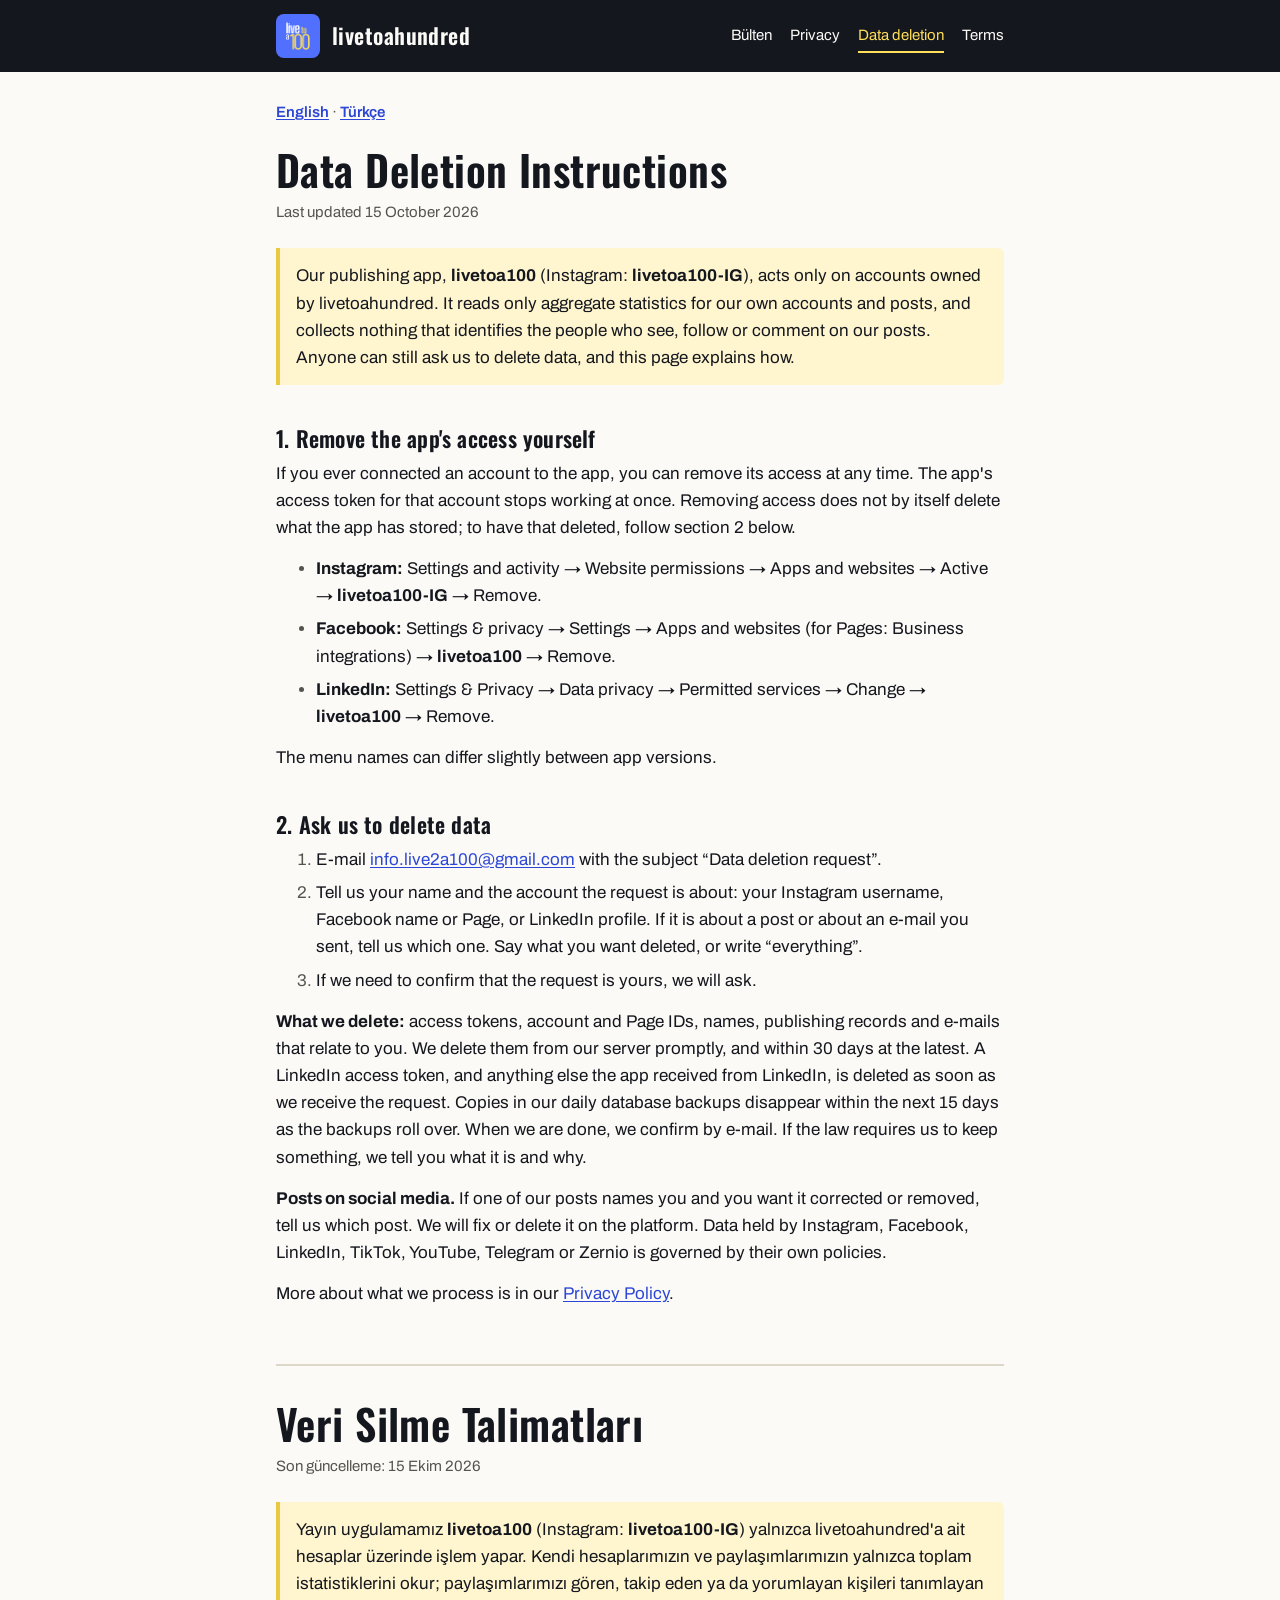
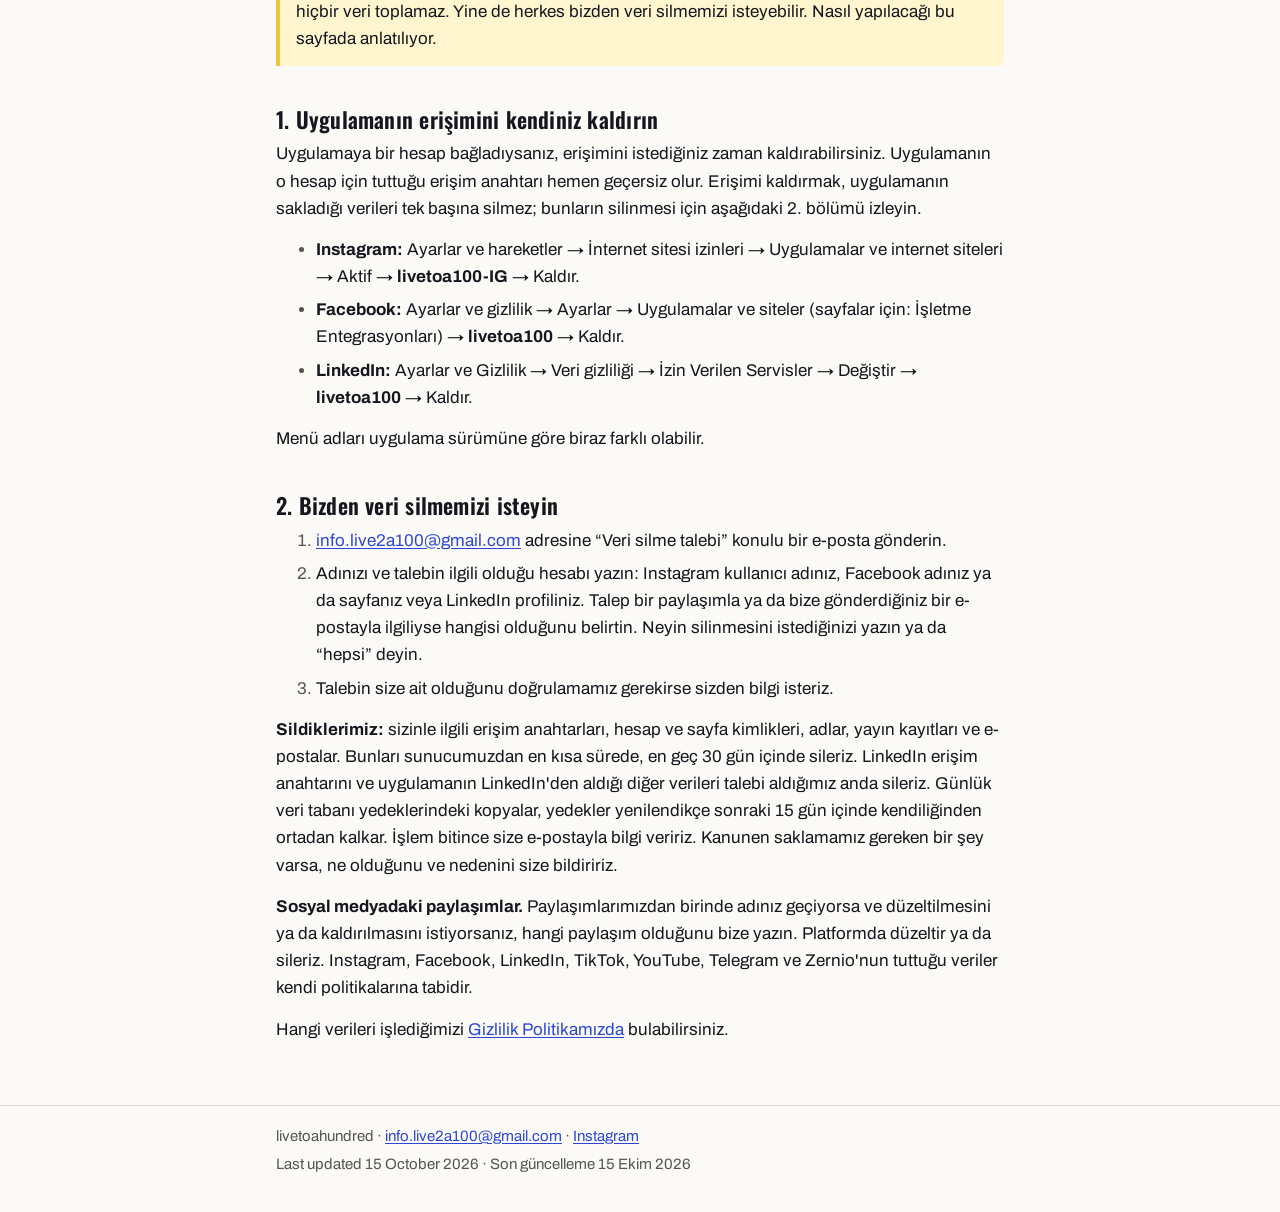
==== data-deletion/index.html @ c6b13ffd "publish: initial copy of the built site" ====
<!doctype html>
<html lang="en">
<head>
<meta charset="utf-8">
<meta name="viewport" content="width=device-width, initial-scale=1">
<title>Data Deletion · livetoahundred</title>
<meta name="description" content="How to ask livetoahundred to delete data, and how to remove the app's access.">
<meta name="color-scheme" content="light dark">
<link rel="icon" type="image/png" sizes="32x32" href="../assets/favicon-32.png">
<link rel="apple-touch-icon" href="../assets/apple-touch-icon.png">
<link rel="stylesheet" href="../assets/style.css">
</head>
<body>
<header class="site">
  <div class="inner">
    <a class="brand" href="../"><img src="../assets/logo-192.png" alt="" width="44" height="44"><span>livetoahundred</span></a>
    <nav aria-label="Site"><a href="../newsletter/">Bülten</a> <a href="../privacy/">Privacy</a> <a href="../data-deletion/" aria-current="page">Data deletion</a> <a href="../terms/">Terms</a></nav>
  </div>
</header>
<main>
<p class="lang"><a href="#en">English</a> · <a href="#tr">Türkçe</a></p>

<article id="en" lang="en">
<h1>Data Deletion Instructions</h1>
<p class="updated">Last updated 15 October 2026</p>

<div class="note">
  <p>Our publishing app, <b>livetoa100</b> (Instagram: <b>livetoa100-IG</b>), acts only on accounts owned by livetoahundred. It reads only aggregate statistics for our own accounts and posts, and collects nothing that identifies the people who see, follow or comment on our posts. Anyone can still ask us to delete data, and this page explains how.</p>
</div>

<h2 id="remove">1. Remove the app's access yourself</h2>
<p>If you ever connected an account to the app, you can remove its access at any time. The app's access token for that account stops working at once. Removing access does not by itself delete what the app has stored; to have that deleted, follow section 2 below.</p>
<ul>
  <li><b>Instagram:</b> Settings and activity → Website permissions → Apps and websites → Active → <b>livetoa100-IG</b> → Remove.</li>
  <li><b>Facebook:</b> Settings &amp; privacy → Settings → Apps and websites (for Pages: Business integrations) → <b>livetoa100</b> → Remove.</li>
  <li><b>LinkedIn:</b> Settings &amp; Privacy → Data privacy → Permitted services → Change → <b>livetoa100</b> → Remove.</li>
</ul>
<p>The menu names can differ slightly between app versions.</p>

<h2 id="request">2. Ask us to delete data</h2>
<ol>
  <li>E-mail <a href="mailto:info.live2a100@gmail.com?subject=Data%20deletion%20request">info.live2a100@gmail.com</a> with the subject “Data deletion request”.</li>
  <li>Tell us your name and the account the request is about: your Instagram username, Facebook name or Page, or LinkedIn profile. If it is about a post or about an e-mail you sent, tell us which one. Say what you want deleted, or write “everything”.</li>
  <li>If we need to confirm that the request is yours, we will ask.</li>
</ol>
<p><b>What we delete:</b> access tokens, account and Page IDs, names, publishing records and e-mails that relate to you. We delete them from our server promptly, and within 30 days at the latest. A LinkedIn access token, and anything else the app received from LinkedIn, is deleted as soon as we receive the request. Copies in our daily database backups disappear within the next 15 days as the backups roll over. When we are done, we confirm by e-mail. If the law requires us to keep something, we tell you what it is and why.</p>
<p><b>Posts on social media.</b> If one of our posts names you and you want it corrected or removed, tell us which post. We will fix or delete it on the platform. Data held by Instagram, Facebook, LinkedIn, TikTok, YouTube, Telegram or Zernio is governed by their own policies.</p>
<p>More about what we process is in our <a href="../privacy/">Privacy Policy</a>.</p>
</article>

<article id="tr" lang="tr">
<h1>Veri Silme Talimatları</h1>
<p class="updated">Son güncelleme: 15 Ekim 2026</p>

<div class="note">
  <p>Yayın uygulamamız <b>livetoa100</b> (Instagram: <b>livetoa100-IG</b>) yalnızca livetoahundred'a ait hesaplar üzerinde işlem yapar. Kendi hesaplarımızın ve paylaşımlarımızın yalnızca toplam istatistiklerini okur; paylaşımlarımızı gören, takip eden ya da yorumlayan kişileri tanımlayan hiçbir veri toplamaz. Yine de herkes bizden veri silmemizi isteyebilir. Nasıl yapılacağı bu sayfada anlatılıyor.</p>
</div>

<h2 id="tr-remove">1. Uygulamanın erişimini kendiniz kaldırın</h2>
<p>Uygulamaya bir hesap bağladıysanız, erişimini istediğiniz zaman kaldırabilirsiniz. Uygulamanın o hesap için tuttuğu erişim anahtarı hemen geçersiz olur. Erişimi kaldırmak, uygulamanın sakladığı verileri tek başına silmez; bunların silinmesi için aşağıdaki 2. bölümü izleyin.</p>
<ul>
  <li><b>Instagram:</b> Ayarlar ve hareketler → İnternet sitesi izinleri → Uygulamalar ve internet siteleri → Aktif → <b>livetoa100-IG</b> → Kaldır.</li>
  <li><b>Facebook:</b> Ayarlar ve gizlilik → Ayarlar → Uygulamalar ve siteler (sayfalar için: İşletme Entegrasyonları) → <b>livetoa100</b> → Kaldır.</li>
  <li><b>LinkedIn:</b> Ayarlar ve Gizlilik → Veri gizliliği → İzin Verilen Servisler → Değiştir → <b>livetoa100</b> → Kaldır.</li>
</ul>
<p>Menü adları uygulama sürümüne göre biraz farklı olabilir.</p>

<h2 id="tr-request">2. Bizden veri silmemizi isteyin</h2>
<ol>
  <li><a href="mailto:info.live2a100@gmail.com?subject=Veri%20silme%20talebi">info.live2a100@gmail.com</a> adresine “Veri silme talebi” konulu bir e-posta gönderin.</li>
  <li>Adınızı ve talebin ilgili olduğu hesabı yazın: Instagram kullanıcı adınız, Facebook adınız ya da sayfanız veya LinkedIn profiliniz. Talep bir paylaşımla ya da bize gönderdiğiniz bir e-postayla ilgiliyse hangisi olduğunu belirtin. Neyin silinmesini istediğinizi yazın ya da “hepsi” deyin.</li>
  <li>Talebin size ait olduğunu doğrulamamız gerekirse sizden bilgi isteriz.</li>
</ol>
<p><b>Sildiklerimiz:</b> sizinle ilgili erişim anahtarları, hesap ve sayfa kimlikleri, adlar, yayın kayıtları ve e-postalar. Bunları sunucumuzdan en kısa sürede, en geç 30 gün içinde sileriz. LinkedIn erişim anahtarını ve uygulamanın LinkedIn'den aldığı diğer verileri talebi aldığımız anda sileriz. Günlük veri tabanı yedeklerindeki kopyalar, yedekler yenilendikçe sonraki 15 gün içinde kendiliğinden ortadan kalkar. İşlem bitince size e-postayla bilgi veririz. Kanunen saklamamız gereken bir şey varsa, ne olduğunu ve nedenini size bildiririz.</p>
<p><b>Sosyal medyadaki paylaşımlar.</b> Paylaşımlarımızdan birinde adınız geçiyorsa ve düzeltilmesini ya da kaldırılmasını istiyorsanız, hangi paylaşım olduğunu bize yazın. Platformda düzeltir ya da sileriz. Instagram, Facebook, LinkedIn, TikTok, YouTube, Telegram ve Zernio'nun tuttuğu veriler kendi politikalarına tabidir.</p>
<p>Hangi verileri işlediğimizi <a href="../privacy/#tr">Gizlilik Politikamızda</a> bulabilirsiniz.</p>
</article>
</main>
<footer>
  <div class="inner">
    <p>livetoahundred · <a href="mailto:info.live2a100@gmail.com">info.live2a100@gmail.com</a> · <a href="https://www.instagram.com/livetoahundred/">Instagram</a></p>
    <p>Last updated 15 October 2026 · Son güncelleme 15 Ekim 2026</p>
  </div>
</footer>
</body>
</html>
---- assets/style.css ----
@font-face{font-family:'Archivo';src:url('fonts/Archivo.woff2') format('woff2');font-weight:100 900;font-style:normal;font-display:swap}
@font-face{font-family:'Oswald';src:url('fonts/Oswald.woff2') format('woff2');font-weight:200 700;font-style:normal;font-display:swap}

:root{
  --bg:#fbfaf6;
  --surface:#ffffff;
  --text:#15171e;
  --muted:#55544d;
  --rule:#dcd7c6;
  --link:#2c47d6;
  --band:#15171e;
  --band-text:#fbfaf6;
  --accent:#ffde59;
  --brand:#5170ff;
  --note-bg:#fff6cf;
  --note-rule:#e8c93f;
}
@media (prefers-color-scheme: dark){
  :root:not([data-theme="light"]){
    --bg:#15171e;
    --surface:#1d2029;
    --text:#ebe9e1;
    --muted:#a9a79f;
    --rule:#353842;
    --link:#a9b8ff;
    --band:#0e0f14;
    --band-text:#ebe9e1;
    --note-bg:#2a2717;
    --note-rule:#8a7626;
  }
}
:root[data-theme="dark"]{
  --bg:#15171e;
  --surface:#1d2029;
  --text:#ebe9e1;
  --muted:#a9a79f;
  --rule:#353842;
  --link:#a9b8ff;
  --band:#0e0f14;
  --band-text:#ebe9e1;
  --note-bg:#2a2717;
  --note-rule:#8a7626;
}

*{box-sizing:border-box}
html{-webkit-text-size-adjust:100%}
body{
  margin:0;
  background:var(--bg);
  color:var(--text);
  font-family:'Archivo',system-ui,-apple-system,'Segoe UI',Roboto,sans-serif;
  font-size:17px;
  line-height:1.6;
}
a{color:var(--link);text-underline-offset:2px}
a:hover{text-decoration-thickness:2px}
:focus-visible{outline:3px solid var(--accent);outline-offset:2px;border-radius:2px}

.site{background:var(--band);color:var(--band-text)}
.site .inner{
  max-width:760px;margin:0 auto;padding:14px 16px;
  display:flex;flex-wrap:wrap;align-items:center;gap:12px 24px;justify-content:space-between;
}
.brand{display:flex;align-items:center;gap:12px;color:var(--band-text);text-decoration:none}
.brand img{width:44px;height:44px;border-radius:8px;display:block}
.brand span{font-family:'Oswald',sans-serif;font-weight:600;font-size:22px;letter-spacing:.02em}
.site nav{display:flex;flex-wrap:wrap;gap:4px 18px}
.site nav a{color:var(--band-text);text-decoration:none;font-size:15px;padding:4px 0;border-bottom:2px solid transparent}
.site nav a:hover{border-bottom-color:var(--band-text)}
.site nav a[aria-current="page"]{color:var(--accent);border-bottom-color:var(--accent)}

main{max-width:760px;margin:0 auto;padding:28px 16px 48px}
.lang{margin:0 0 20px;font-size:15px;color:var(--muted)}
.lang a{font-weight:600}

h1,h2{font-family:'Oswald',sans-serif;font-weight:600;line-height:1.2;letter-spacing:.01em}
h1{font-size:clamp(30px,6vw,42px);margin:0 0 6px}
h2{font-size:22px;margin:36px 0 8px;padding-top:4px}
h3{font-size:17px;margin:22px 0 4px}
.updated{color:var(--muted);font-size:15px;margin:0 0 24px}
p,ul,ol{margin:0 0 14px}
li{margin:0 0 6px}
li::marker{color:var(--muted)}

.note{
  background:var(--note-bg);
  border-left:4px solid var(--note-rule);
  padding:14px 16px;
  margin:0 0 20px;
  border-radius:0 6px 6px 0;
}
.note p:last-child{margin-bottom:0}

.table-wrap{overflow-x:auto;margin:0 0 16px}
table{border-collapse:collapse;width:100%;font-size:15px;background:var(--surface)}
th,td{text-align:left;vertical-align:top;padding:8px 10px;border:1px solid var(--rule)}
th{font-weight:600}

article + article{margin-top:56px;padding-top:32px;border-top:2px solid var(--rule)}

.hero{display:flex;gap:20px;align-items:center;margin:0 0 20px}
.hero img{width:96px;height:96px;border-radius:14px;flex:none}
.cards{list-style:none;padding:0;display:grid;gap:12px;grid-template-columns:repeat(auto-fit,minmax(200px,1fr))}
.cards li{margin:0}
.cards a{
  display:block;height:100%;padding:14px 16px;background:var(--surface);
  border:1px solid var(--rule);border-radius:8px;text-decoration:none;color:var(--text)
}
.cards a:hover{border-color:var(--link)}
.cards strong{display:block;font-family:'Oswald',sans-serif;font-weight:600;font-size:18px;color:var(--link)}
.cards span{display:block;margin-top:4px;font-size:15px;line-height:1.45;color:var(--muted)}

footer{border-top:1px solid var(--rule)}
footer .inner{max-width:760px;margin:0 auto;padding:18px 16px 32px;font-size:15px;color:var(--muted)}
footer p{margin:0 0 4px}
code{font-size:.88em;overflow-wrap:anywhere}

.signup{background:var(--surface);border:1px solid var(--rule);border-radius:8px;padding:16px;margin:0 0 20px}
.signup p{margin:0}
.signup label{display:block;margin:0 0 8px;font-family:'Oswald',sans-serif;font-size:19px}
.signup-row{display:flex;flex-wrap:wrap;gap:8px}
.signup input{flex:1 1 220px;min-width:0;font:inherit;padding:10px 12px;border:1px solid var(--rule);border-radius:6px;background:var(--bg);color:var(--text)}
.signup button{font:inherit;font-weight:600;padding:10px 18px;border:0;border-radius:6px;background:var(--brand);color:#fff;cursor:pointer}
.signup button:hover{filter:brightness(1.08)}
.signup .fine{margin-top:10px;font-size:14px;color:var(--muted)}
.issue img{max-width:100%;height:auto;border-radius:8px}
hr{border:0;border-top:1px solid var(--rule);margin:32px 0}
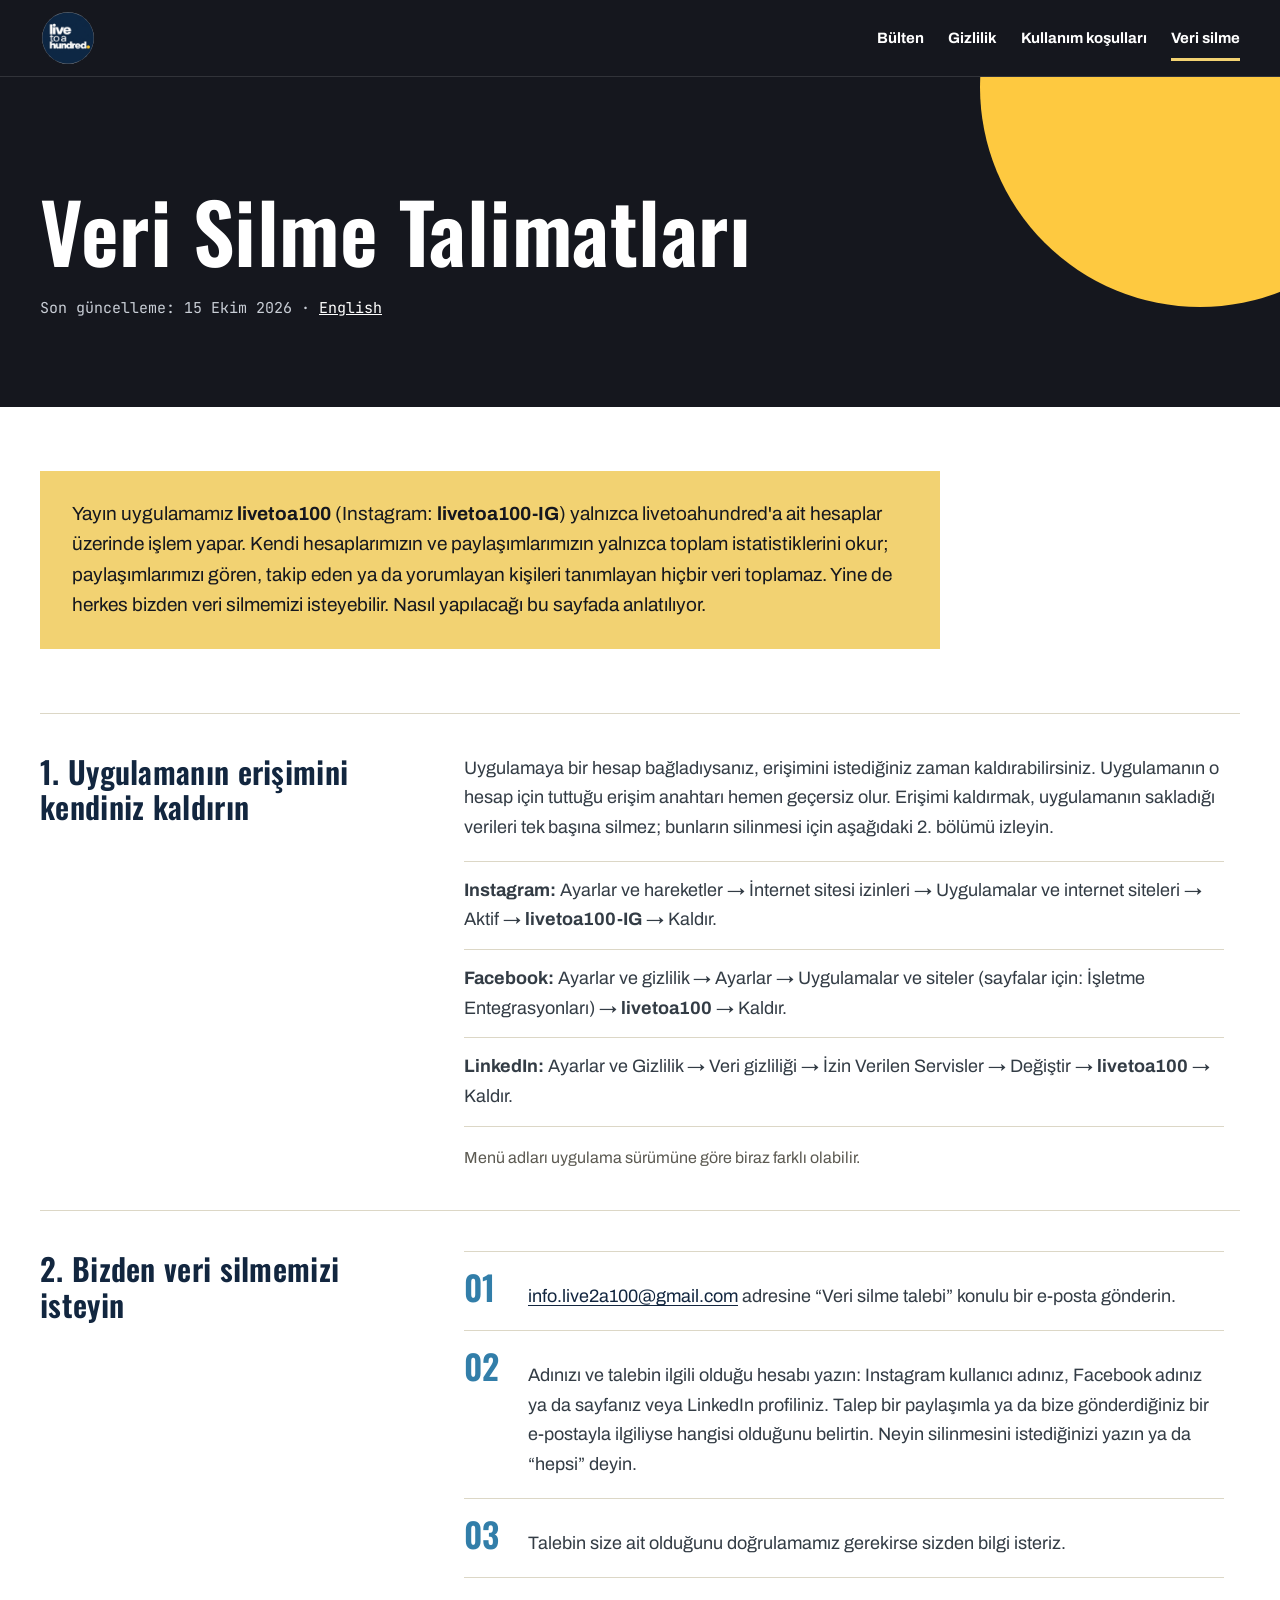
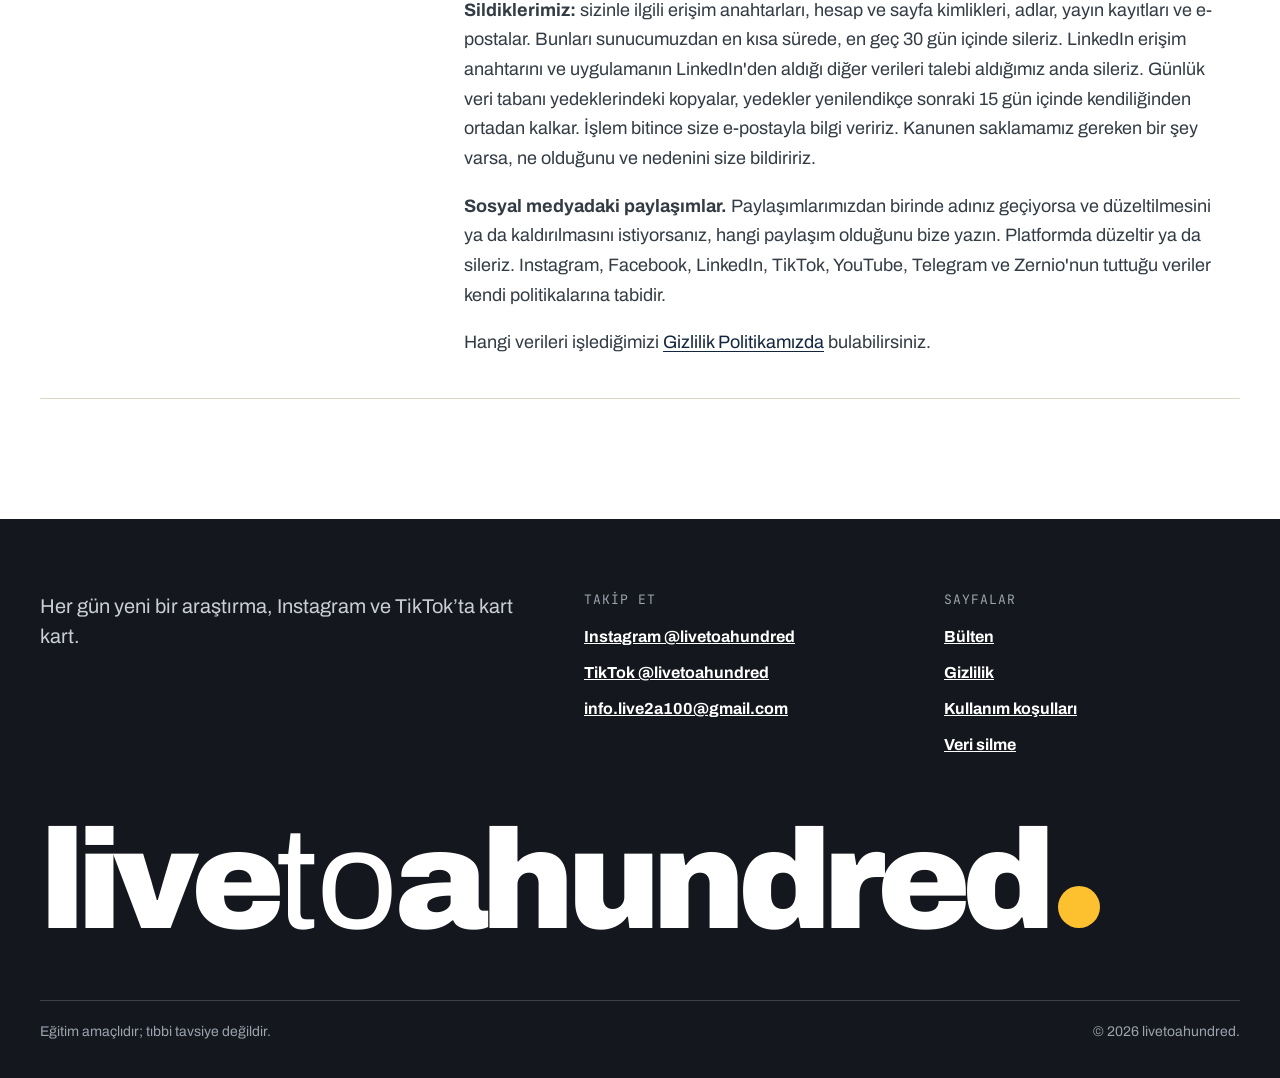
==== commit b7edf93d: "publish: 19a748a" ====
--- a/data-deletion/index.html
+++ b/data-deletion/index.html
@@ -1,86 +1,74 @@
 <!doctype html>
-<html lang="en">
+<html lang="tr">
 <head>
 <meta charset="utf-8">
 <meta name="viewport" content="width=device-width, initial-scale=1">
-<title>Data Deletion · livetoahundred</title>
-<meta name="description" content="How to ask livetoahundred to delete data, and how to remove the app's access.">
-<meta name="color-scheme" content="light dark">
+<title>Veri Silme · livetoahundred</title>
+<meta name="description" content="livetoahundred'dan veri silmesini isteme ve uygulamanın erişimini kaldırma.">
 <link rel="icon" type="image/png" sizes="32x32" href="../assets/favicon-32.png">
 <link rel="apple-touch-icon" href="../assets/apple-touch-icon.png">
-<link rel="stylesheet" href="../assets/style.css">
+<link rel="stylesheet" href="../assets/site/l2a-tokens.css">
+<link rel="stylesheet" href="../assets/site/bundle.css">
+<link rel="stylesheet" href="../assets/site/landing.css">
+<link rel="stylesheet" href="../assets/site/site.css">
+<style>
+    .sc-placeholder{background:color-mix(in srgb,currentColor 8%,transparent);
+      border:1px solid color-mix(in srgb,currentColor 50%,transparent);
+      border-radius:2px;box-sizing:border-box;overflow:hidden}
+    @keyframes sc-shine{0%{background-position:100% 50%}100%{background-position:0% 50%}}
+    html.sc-dc-streaming .sc-placeholder,
+    html.sc-dc-streaming .sc-interp.sc-missing{position:relative;
+      background:color-mix(in srgb,currentColor 5%,transparent);
+      border-color:transparent}
+    html.sc-dc-streaming .sc-placeholder::before,
+    html.sc-dc-streaming .sc-interp.sc-missing::before{content:'';
+      position:absolute;inset:0;pointer-events:none;
+      background:linear-gradient(90deg,rgba(217,119,87,0) 25%,rgba(247,225,211,.95) 37%,rgba(217,119,87,0) 63%);
+      background-size:400% 100%;animation:sc-shine 1.4s ease infinite}
+    html.sc-dc-streaming .sc-placeholder:nth-child(n+9 of .sc-placeholder)::before,
+    html.sc-dc-streaming .sc-interp.sc-missing:nth-child(n+9 of .sc-interp.sc-missing)::before{animation:none;
+      background:color-mix(in srgb,currentColor 8%,transparent)}
+    .sc-placeholder-error{padding:4px 8px;font:11px/1.4 ui-monospace,monospace;
+      color:color-mix(in srgb,currentColor 70%,transparent);word-break:break-word}
+    .sc-interp.sc-missing{display:inline-block;width:2em;height:1em;overflow:hidden;
+      vertical-align:text-bottom;background:rgba(255,255,255,.3);border:1px solid rgba(0,0,0,.5);
+      border-radius:2px;box-sizing:border-box;color:transparent;
+      user-select:none}
+    .sc-interp.sc-unresolved{font-family:ui-monospace,monospace;font-size:.85em;
+      color:color-mix(in srgb,currentColor 50%,transparent);
+      background:color-mix(in srgb,currentColor 10%,transparent);border-radius:3px;
+      padding:0 3px}
+    .sc-host.sc-has-error{position:relative}
+    .sc-logic-error{position:absolute;top:8px;left:8px;z-index:2147483647;max-width:60ch;
+      padding:6px 10px;background:#b00020;color:#fff;font:12px/1.4 ui-monospace,monospace;
+      border-radius:4px;white-space:pre-wrap;pointer-events:none}
+    /* Mirrors PRINT_BASELINE_CSS in apps/web deck-stage-export.ts — keep both
+       in sync until dc-runtime regains a build step. */
+    @media print {
+      @page { margin: 0.5cm; }
+      figure, table { break-inside: avoid; }
+      #dc-root, #dc-root > .sc-host { height: auto; }
+      *, *::before, *::after {
+        print-color-adjust: exact; -webkit-print-color-adjust: exact;
+        backdrop-filter: none !important; -webkit-backdrop-filter: none !important;
+        animation-delay: -99s !important; animation-duration: .001s !important;
+        animation-iteration-count: 1 !important; animation-fill-mode: both !important;
+        animation-play-state: running !important; transition-duration: 0s !important;
+      }
+    }
+  </style>
+<style>x-dc{display:none!important}</style>
+<style data-dc-tpl="1">
+body{margin:0}
+</style>
+<style data-dc-tpl="1">
+body{margin:0}
+</style>
+<style data-dc-tpl="1">
+body{margin:0}
+</style>
 </head>
-<body>
-<header class="site">
-  <div class="inner">
-    <a class="brand" href="../"><img src="../assets/logo-192.png" alt="" width="44" height="44"><span>livetoahundred</span></a>
-    <nav aria-label="Site"><a href="../newsletter/">Bülten</a> <a href="../privacy/">Privacy</a> <a href="../data-deletion/" aria-current="page">Data deletion</a> <a href="../terms/">Terms</a></nav>
-  </div>
-</header>
-<main>
-<p class="lang"><a href="#en">English</a> · <a href="#tr">Türkçe</a></p>
-
-<article id="en" lang="en">
-<h1>Data Deletion Instructions</h1>
-<p class="updated">Last updated 15 October 2026</p>
-
-<div class="note">
-  <p>Our publishing app, <b>livetoa100</b> (Instagram: <b>livetoa100-IG</b>), acts only on accounts owned by livetoahundred. It reads only aggregate statistics for our own accounts and posts, and collects nothing that identifies the people who see, follow or comment on our posts. Anyone can still ask us to delete data, and this page explains how.</p>
-</div>
-
-<h2 id="remove">1. Remove the app's access yourself</h2>
-<p>If you ever connected an account to the app, you can remove its access at any time. The app's access token for that account stops working at once. Removing access does not by itself delete what the app has stored; to have that deleted, follow section 2 below.</p>
-<ul>
-  <li><b>Instagram:</b> Settings and activity → Website permissions → Apps and websites → Active → <b>livetoa100-IG</b> → Remove.</li>
-  <li><b>Facebook:</b> Settings &amp; privacy → Settings → Apps and websites (for Pages: Business integrations) → <b>livetoa100</b> → Remove.</li>
-  <li><b>LinkedIn:</b> Settings &amp; Privacy → Data privacy → Permitted services → Change → <b>livetoa100</b> → Remove.</li>
-</ul>
-<p>The menu names can differ slightly between app versions.</p>
-
-<h2 id="request">2. Ask us to delete data</h2>
-<ol>
-  <li>E-mail <a href="mailto:info.live2a100@gmail.com?subject=Data%20deletion%20request">info.live2a100@gmail.com</a> with the subject “Data deletion request”.</li>
-  <li>Tell us your name and the account the request is about: your Instagram username, Facebook name or Page, or LinkedIn profile. If it is about a post or about an e-mail you sent, tell us which one. Say what you want deleted, or write “everything”.</li>
-  <li>If we need to confirm that the request is yours, we will ask.</li>
-</ol>
-<p><b>What we delete:</b> access tokens, account and Page IDs, names, publishing records and e-mails that relate to you. We delete them from our server promptly, and within 30 days at the latest. A LinkedIn access token, and anything else the app received from LinkedIn, is deleted as soon as we receive the request. Copies in our daily database backups disappear within the next 15 days as the backups roll over. When we are done, we confirm by e-mail. If the law requires us to keep something, we tell you what it is and why.</p>
-<p><b>Posts on social media.</b> If one of our posts names you and you want it corrected or removed, tell us which post. We will fix or delete it on the platform. Data held by Instagram, Facebook, LinkedIn, TikTok, YouTube, Telegram or Zernio is governed by their own policies.</p>
-<p>More about what we process is in our <a href="../privacy/">Privacy Policy</a>.</p>
-</article>
-
-<article id="tr" lang="tr">
-<h1>Veri Silme Talimatları</h1>
-<p class="updated">Son güncelleme: 15 Ekim 2026</p>
-
-<div class="note">
-  <p>Yayın uygulamamız <b>livetoa100</b> (Instagram: <b>livetoa100-IG</b>) yalnızca livetoahundred'a ait hesaplar üzerinde işlem yapar. Kendi hesaplarımızın ve paylaşımlarımızın yalnızca toplam istatistiklerini okur; paylaşımlarımızı gören, takip eden ya da yorumlayan kişileri tanımlayan hiçbir veri toplamaz. Yine de herkes bizden veri silmemizi isteyebilir. Nasıl yapılacağı bu sayfada anlatılıyor.</p>
-</div>
-
-<h2 id="tr-remove">1. Uygulamanın erişimini kendiniz kaldırın</h2>
-<p>Uygulamaya bir hesap bağladıysanız, erişimini istediğiniz zaman kaldırabilirsiniz. Uygulamanın o hesap için tuttuğu erişim anahtarı hemen geçersiz olur. Erişimi kaldırmak, uygulamanın sakladığı verileri tek başına silmez; bunların silinmesi için aşağıdaki 2. bölümü izleyin.</p>
-<ul>
-  <li><b>Instagram:</b> Ayarlar ve hareketler → İnternet sitesi izinleri → Uygulamalar ve internet siteleri → Aktif → <b>livetoa100-IG</b> → Kaldır.</li>
-  <li><b>Facebook:</b> Ayarlar ve gizlilik → Ayarlar → Uygulamalar ve siteler (sayfalar için: İşletme Entegrasyonları) → <b>livetoa100</b> → Kaldır.</li>
-  <li><b>LinkedIn:</b> Ayarlar ve Gizlilik → Veri gizliliği → İzin Verilen Servisler → Değiştir → <b>livetoa100</b> → Kaldır.</li>
-</ul>
-<p>Menü adları uygulama sürümüne göre biraz farklı olabilir.</p>
-
-<h2 id="tr-request">2. Bizden veri silmemizi isteyin</h2>
-<ol>
-  <li><a href="mailto:info.live2a100@gmail.com?subject=Veri%20silme%20talebi">info.live2a100@gmail.com</a> adresine “Veri silme talebi” konulu bir e-posta gönderin.</li>
-  <li>Adınızı ve talebin ilgili olduğu hesabı yazın: Instagram kullanıcı adınız, Facebook adınız ya da sayfanız veya LinkedIn profiliniz. Talep bir paylaşımla ya da bize gönderdiğiniz bir e-postayla ilgiliyse hangisi olduğunu belirtin. Neyin silinmesini istediğinizi yazın ya da “hepsi” deyin.</li>
-  <li>Talebin size ait olduğunu doğrulamamız gerekirse sizden bilgi isteriz.</li>
-</ol>
-<p><b>Sildiklerimiz:</b> sizinle ilgili erişim anahtarları, hesap ve sayfa kimlikleri, adlar, yayın kayıtları ve e-postalar. Bunları sunucumuzdan en kısa sürede, en geç 30 gün içinde sileriz. LinkedIn erişim anahtarını ve uygulamanın LinkedIn'den aldığı diğer verileri talebi aldığımız anda sileriz. Günlük veri tabanı yedeklerindeki kopyalar, yedekler yenilendikçe sonraki 15 gün içinde kendiliğinden ortadan kalkar. İşlem bitince size e-postayla bilgi veririz. Kanunen saklamamız gereken bir şey varsa, ne olduğunu ve nedenini size bildiririz.</p>
-<p><b>Sosyal medyadaki paylaşımlar.</b> Paylaşımlarımızdan birinde adınız geçiyorsa ve düzeltilmesini ya da kaldırılmasını istiyorsanız, hangi paylaşım olduğunu bize yazın. Platformda düzeltir ya da sileriz. Instagram, Facebook, LinkedIn, TikTok, YouTube, Telegram ve Zernio'nun tuttuğu veriler kendi politikalarına tabidir.</p>
-<p>Hangi verileri işlediğimizi <a href="../privacy/#tr">Gizlilik Politikamızda</a> bulabilirsiniz.</p>
-</article>
-</main>
-<footer>
-  <div class="inner">
-    <p>livetoahundred · <a href="mailto:info.live2a100@gmail.com">info.live2a100@gmail.com</a> · <a href="https://www.instagram.com/livetoahundred/">Instagram</a></p>
-    <p>Last updated 15 October 2026 · Son güncelleme 15 Ekim 2026</p>
-  </div>
-</footer>
+<body style="margin:0; background:#15171e">
+<div id="dc-root"><div class="sc-host" data-sc-name="VeriSilme"><div lang="tr" style="min-height: 100vh; background: rgb(255, 255, 255); font-family: var(--font-text, 'Archivo', sans-serif);"><div class="sc-host" data-sc-name="SiteHeader"><header class="lp-dark" style="background: rgb(21, 23, 30); border-bottom: 1px solid rgba(255, 255, 255, 0.12); font-family: var(--font-text, 'Archivo', sans-serif);"><div style="width: 100%; max-width: 1240px; margin: 0px auto; box-sizing: border-box; padding: 10px 20px; display: flex; flex-wrap: wrap; align-items: center; justify-content: space-between; gap: 4px 24px;"><a class="lp-logo" href="../" style="display: inline-flex; align-items: center; text-decoration: none;"><img class="lp-badge" src="../assets/site/b4aba5469fd27f1ff24beb4c48ca603b.png" alt="livetoahundred ana sayfa" width="56" height="56" style="width: 56px; height: 56px;"></a><nav class="lp-nav" aria-label="Sayfalar"><ul style="margin: 0px; padding: 0px; list-style: none; display: flex; flex-wrap: wrap; align-items: center; gap: 0px 24px;"><li><a href="../newsletter/" style="display: inline-block; padding: 14px 0px; color: rgb(255, 255, 255); font-size: 15px; line-height: 1.2; font-weight: 700; text-decoration: none;">Bülten</a></li><li><a href="../privacy/" style="display: inline-block; padding: 14px 0px; color: rgb(255, 255, 255); font-size: 15px; line-height: 1.2; font-weight: 700; text-decoration: none;">Gizlilik</a></li><li><a href="../terms/" style="display: inline-block; padding: 14px 0px; color: rgb(255, 255, 255); font-size: 15px; line-height: 1.2; font-weight: 700; text-decoration: none;">Kullanım koşulları</a></li><li><a href="../data-deletion/" aria-current="page" style="display: inline-block; padding: 14px 0px; color: rgb(255, 255, 255); font-size: 15px; line-height: 1.2; font-weight: 700; text-decoration: none;">Veri silme</a></li></ul></nav></div></header></div><main><section aria-labelledby="sayfa-basligi" style="position: relative; overflow: clip; background: rgb(21, 23, 30); color: rgb(255, 255, 255);"><div class="lp-sun" aria-hidden="true"></div><div style="position: relative; width: 100%; max-width: 1240px; margin: 0px auto; box-sizing: border-box; padding: 112px 20px 88px;"><div class="lp-title" style="display: flex; flex-direction: column; gap: 24px;"><h1 id="sayfa-basligi" class="lp-fade" style="margin: 0px; font-family: var(--font-display, 'Oswald', sans-serif); font-size: clamp(52px, 6.4vw, 104px); line-height: 1.02; font-weight: 600; letter-spacing: 0.5px; color: rgb(255, 255, 255);">Veri Silme Talimatları</h1><p class="lp-fade" style="margin: 0px; font-family: var(--font-mono, 'JetBrains Mono', monospace); font-size: 15px; line-height: 1.5; color: rgb(201, 206, 214); animation-delay: 0.15s;">Son güncelleme: 15 Ekim 2026 · <a href="../en/data-deletion/" hreflang="en" lang="en" style="color: #ffffff;">English</a></p></div></div></section><div class="lp-doc" style="width: 100%; max-width: 1240px; margin: 0px auto; box-sizing: border-box; padding: 64px 20px 120px; display: flex; flex-direction: column; gap: 64px;"><div style="max-width: 900px; box-sizing: border-box; padding: 28px 32px; background: rgb(242, 210, 114); color: rgb(21, 23, 30); font-size: 19px; line-height: 1.6;"><p style="margin: 0px;">Yayın uygulamamız <b>livetoa100</b> (Instagram: <b>livetoa100-IG</b>) yalnızca livetoahundred'a ait hesaplar üzerinde işlem yapar. Kendi hesaplarımızın ve paylaşımlarımızın yalnızca toplam istatistiklerini okur; paylaşımlarımızı gören, takip eden ya da yorumlayan kişileri tanımlayan hiçbir veri toplamaz. Yine de herkes bizden veri silmemizi isteyebilir. Nasıl yapılacağı bu sayfada anlatılıyor.</p></div><div><section aria-labelledby="tr-remove" style="display: flex; flex-wrap: wrap; gap: 16px 64px; padding: 40px 0px; border-top: 1px solid rgb(220, 215, 198);"><h2 id="tr-remove" style="flex: 1 1 260px; max-width: 360px; margin: 0px; font-family: var(--font-display, 'Oswald', sans-serif); font-size: clamp(26px, 2.4vw, 34px); line-height: 1.15; font-weight: 600; letter-spacing: 0.3px; color: rgb(18, 38, 63);">1. Uygulamanın erişimini kendiniz kaldırın</h2><div style="flex: 999 1 560px; min-width: 0px; max-width: 760px; display: flex; flex-direction: column; gap: 18px; font-size: 18px; line-height: 1.65; color: rgb(51, 60, 69);"><p style="margin: 0px;">Uygulamaya bir hesap bağladıysanız, erişimini istediğiniz zaman kaldırabilirsiniz. Uygulamanın o hesap için tuttuğu erişim anahtarı hemen geçersiz olur. Erişimi kaldırmak, uygulamanın sakladığı verileri tek başına silmez; bunların silinmesi için aşağıdaki 2. bölümü izleyin.</p><ul style="margin: 0px; padding: 0px; list-style: none; display: flex; flex-direction: column; border-bottom: 1px solid rgb(220, 215, 198);"><li style="padding: 14px 0px; border-top: 1px solid rgb(220, 215, 198);"><b>Instagram:</b> Ayarlar ve hareketler → İnternet sitesi izinleri → Uygulamalar ve internet siteleri → Aktif → <b>livetoa100-IG</b> → Kaldır.</li><li style="padding: 14px 0px; border-top: 1px solid rgb(220, 215, 198);"><b>Facebook:</b> Ayarlar ve gizlilik → Ayarlar → Uygulamalar ve siteler (sayfalar için: İşletme Entegrasyonları) → <b>livetoa100</b> → Kaldır.</li><li style="padding: 14px 0px; border-top: 1px solid rgb(220, 215, 198);"><b>LinkedIn:</b> Ayarlar ve Gizlilik → Veri gizliliği → İzin Verilen Servisler → Değiştir → <b>livetoa100</b> → Kaldır.</li></ul><p style="margin: 0px; font-size: 16px; line-height: 1.6; color: rgb(92, 90, 82);">Menü adları uygulama sürümüne göre biraz farklı olabilir.</p></div></section><section aria-labelledby="tr-request" style="display: flex; flex-wrap: wrap; gap: 16px 64px; padding: 40px 0px; border-top: 1px solid rgb(220, 215, 198); border-bottom: 1px solid rgb(220, 215, 198);"><h2 id="tr-request" style="flex: 1 1 260px; max-width: 360px; margin: 0px; font-family: var(--font-display, 'Oswald', sans-serif); font-size: clamp(26px, 2.4vw, 34px); line-height: 1.15; font-weight: 600; letter-spacing: 0.3px; color: rgb(18, 38, 63);">2. Bizden veri silmemizi isteyin</h2><div style="flex: 999 1 560px; min-width: 0px; max-width: 760px; display: flex; flex-direction: column; gap: 18px; font-size: 18px; line-height: 1.65; color: rgb(51, 60, 69);"><ol style="margin: 0px; padding: 0px; list-style: none; display: flex; flex-direction: column; border-bottom: 1px solid rgb(220, 215, 198);"><li style="display: flex; align-items: baseline; gap: 20px; padding: 18px 0px; border-top: 1px solid rgb(220, 215, 198);"><span aria-hidden="true" style="flex: 0 0 auto; width: 44px; font-family: var(--font-display, 'Oswald', sans-serif); font-size: 34px; line-height: 1; font-weight: 600; color: rgb(50, 126, 169);">01</span><div style="min-width: 0px;"><a href="mailto:info.live2a100@gmail.com?subject=Veri%20silme%20talebi">info.live2a100@gmail.com</a> adresine “Veri silme talebi” konulu bir e-posta gönderin.</div></li><li style="display: flex; align-items: baseline; gap: 20px; padding: 18px 0px; border-top: 1px solid rgb(220, 215, 198);"><span aria-hidden="true" style="flex: 0 0 auto; width: 44px; font-family: var(--font-display, 'Oswald', sans-serif); font-size: 34px; line-height: 1; font-weight: 600; color: rgb(50, 126, 169);">02</span><div style="min-width: 0px;">Adınızı ve talebin ilgili olduğu hesabı yazın: Instagram kullanıcı adınız, Facebook adınız ya da sayfanız veya LinkedIn profiliniz. Talep bir paylaşımla ya da bize gönderdiğiniz bir e-postayla ilgiliyse hangisi olduğunu belirtin. Neyin silinmesini istediğinizi yazın ya da “hepsi” deyin.</div></li><li style="display: flex; align-items: baseline; gap: 20px; padding: 18px 0px; border-top: 1px solid rgb(220, 215, 198);"><span aria-hidden="true" style="flex: 0 0 auto; width: 44px; font-family: var(--font-display, 'Oswald', sans-serif); font-size: 34px; line-height: 1; font-weight: 600; color: rgb(50, 126, 169);">03</span><div style="min-width: 0px;">Talebin size ait olduğunu doğrulamamız gerekirse sizden bilgi isteriz.</div></li></ol><p style="margin: 0px;"><b>Sildiklerimiz:</b> sizinle ilgili erişim anahtarları, hesap ve sayfa kimlikleri, adlar, yayın kayıtları ve e-postalar. Bunları sunucumuzdan en kısa sürede, en geç 30 gün içinde sileriz. LinkedIn erişim anahtarını ve uygulamanın LinkedIn'den aldığı diğer verileri talebi aldığımız anda sileriz. Günlük veri tabanı yedeklerindeki kopyalar, yedekler yenilendikçe sonraki 15 gün içinde kendiliğinden ortadan kalkar. İşlem bitince size e-postayla bilgi veririz. Kanunen saklamamız gereken bir şey varsa, ne olduğunu ve nedenini size bildiririz.</p><p style="margin: 0px;"><b>Sosyal medyadaki paylaşımlar.</b> Paylaşımlarımızdan birinde adınız geçiyorsa ve düzeltilmesini ya da kaldırılmasını istiyorsanız, hangi paylaşım olduğunu bize yazın. Platformda düzeltir ya da sileriz. Instagram, Facebook, LinkedIn, TikTok, YouTube, Telegram ve Zernio'nun tuttuğu veriler kendi politikalarına tabidir.</p><p style="margin: 0px;">Hangi verileri işlediğimizi <a href="../privacy/">Gizlilik Politikamızda</a> bulabilirsiniz.</p></div></section></div></div></main><div class="sc-host" data-sc-name="SiteFooter"><footer class="lp-dark" style="background: rgb(21, 23, 30); color: rgb(255, 255, 255); overflow: clip; font-family: var(--font-text, 'Archivo', sans-serif);"><div lang="tr" style="width: 100%; max-width: 1240px; margin: 0px auto; box-sizing: border-box; padding: 72px 20px 36px; display: flex; flex-direction: column; gap: 48px;"><div style="display: flex; flex-wrap: wrap; align-items: flex-start; gap: 32px 64px;"><p style="flex: 999 1 320px; min-width: 0px; max-width: 480px; margin: 0px; font-size: 20px; line-height: 1.5; color: rgb(201, 206, 214);">Her gün yeni bir araştırma, Instagram ve TikTok’ta kart kart.</p><nav aria-label="Takip et" style="flex: 1 1 200px; min-width: 0px; display: flex; flex-direction: column; gap: 10px;"><p style="margin: 0px; font-family: var(--font-mono, 'JetBrains Mono', monospace); font-size: 13px; line-height: 1.4; letter-spacing: 0.08em; color: rgb(154, 163, 174);">TAKİP ET</p><ul style="margin: 0px; padding: 0px; list-style: none; display: flex; flex-direction: column; font-size: 16px; line-height: 1.5; font-weight: 700;"><li><a href="https://www.instagram.com/livetoahundred/" style="display: inline-block; padding: 6px 0px; color: rgb(255, 255, 255);">Instagram @livetoahundred</a></li><li><a href="https://www.tiktok.com/@livetoahundred" style="display: inline-block; padding: 6px 0px; color: rgb(255, 255, 255);">TikTok @livetoahundred</a></li><li><a href="mailto:info.live2a100@gmail.com" style="display: inline-block; padding: 6px 0px; color: rgb(255, 255, 255);">info.live2a100@gmail.com</a></li></ul></nav><nav aria-label="Sayfalar" style="flex: 1 1 200px; min-width: 0px; display: flex; flex-direction: column; gap: 10px;"><p style="margin: 0px; font-family: var(--font-mono, 'JetBrains Mono', monospace); font-size: 13px; line-height: 1.4; letter-spacing: 0.08em; color: rgb(154, 163, 174);">SAYFALAR</p><ul style="margin: 0px; padding: 0px; list-style: none; display: flex; flex-direction: column; font-size: 16px; line-height: 1.5; font-weight: 700;"><li><a href="../newsletter/" style="display: inline-block; padding: 6px 0px; color: rgb(255, 255, 255);">Bülten</a></li><li><a href="../privacy/" style="display: inline-block; padding: 6px 0px; color: rgb(255, 255, 255);">Gizlilik</a></li><li><a href="../terms/" style="display: inline-block; padding: 6px 0px; color: rgb(255, 255, 255);">Kullanım koşulları</a></li><li><a href="../data-deletion/" aria-current="page" style="display: inline-block; padding: 6px 0px; color: rgb(255, 255, 255);">Veri silme</a></li></ul></nav></div><div class="lp-pulse" style="line-height: 1;"><div class="sc-host-x" style="display: contents;"><span class="wordmark l2a-wordmark l2a-wordmark--white" role="img" aria-label="livetoahundred." style="font-size: clamp(40px, 11vw, 160px);"><span aria-hidden="true">live</span><span class="l2a-wordmark__to" aria-hidden="true">to</span><span aria-hidden="true">ahundred</span><span class="l2a-wordmark__dot" aria-hidden="true"></span></span></div></div><div style="display: flex; flex-wrap: wrap; justify-content: space-between; gap: 8px 24px; padding-top: 20px; border-top: 1px solid rgba(255, 255, 255, 0.18); font-size: 14px; line-height: 1.5; color: rgb(154, 163, 174);"><p style="margin: 0px;">Eğitim amaçlıdır; tıbbi tavsiye değildir.</p><p style="margin: 0px;">© 2026 livetoahundred.</p></div></div></footer></div></div></div></div>
 </body>
 </html>
--- a/assets/site/l2a-tokens.css
+++ b/assets/site/l2a-tokens.css
@@ -0,0 +1,453 @@
+/* Live to a Hundred — compiled from ds/l2a/tokens.json for this canvas: colour themes (one per pillar), spacing, radius, sizes, type styles and the three font files. */
+:root, [data-theme="antrenman"] {
+  --logo-navy: #12263f;
+  --logo-white: #ffffff;
+  --logo-dot: #fdc130;
+  --logo-dot-ochre: #a67b29;
+  --beyaz: #f3efe3;
+  --mavi: #327ea9;
+  --sari: #f2d272;
+  --lacivert: #1b385a;
+  --saf-beyaz: #ffffff;
+  --antrasit: #333c45;
+  --gri: #aab2ba;
+  --nane: #a9dcc3;
+  --hardal: #cb9a17;
+  --ink: #15171e;
+  --hair: #dcd7c6;
+  --cover-paper: #f4ecdf;
+  --cover-ink: var(--logo-navy);
+  --cover-pillar: #8c631b;
+  --cover-page: rgba(18, 38, 63, 0.65);
+  --cover-dot-off: rgba(18, 38, 63, 0.25);
+  --kapak-bg: var(--saf-beyaz);
+  --kapak-fg: #15171e;
+  --kapak-name: #333c45;
+  --kapak-muted: #6b6a63;
+  --kapak-body: #35342e;
+  --kapak-hair: var(--hair);
+  --kapak-accent: #cb9a17;
+  --kapak-highlight: var(--sari);
+  --kapak-cta: #333c45;
+  --kapak-icon: #333c45;
+  --kapak-watermark: rgba(51,60,69,0.07);
+  --kapak-logo: var(--logo-navy);
+  --kapak-logo-dot: var(--logo-dot);
+  --chip-bg: #333c45;
+  --chip-label: #cfd4d9;
+  --chip-value: #ffffff;
+  --chip-alt-bg: #cb9a17;
+  --chip-alt-label: #4a3607;
+  --chip-alt-value: #15171e;
+  --detay-bg: var(--antrasit);
+  --detay-fg: var(--logo-white);
+  --detay-name: #ffffff;
+  --detay-label: var(--sari);
+  --detay-body: #e8ebee;
+  --detay-muted: #cfd4d9;
+  --detay-hair: rgba(255,255,255,0.35);
+  --detay-icon: #f2d272;
+  --detay-watermark: rgba(255,255,255,0.08);
+  --detay-logo: var(--logo-white);
+  --box-bg: rgba(255,255,255,0.12);
+  --box-mono: #dfe3e7;
+  --box-rule: var(--sari);
+  --illo-yellow: #fec940;
+  --illo-tomato: #fc5533;
+  --illo-cobalt: #285fa3;
+  --illo-pink: #fdc2c6;
+  --illo-cream: #f5e5ca;
+  --illo-forest: #1e453d;
+  --illo-ink: #242526;
+  --video-subtitle-ink: var(--illo-ink);
+  --video-subtitle-accent: #e8452c;
+  --video-subtitle-halo: #f7eee1;
+  --video-label-text: #fff8ec;
+  --video-closing-paper: var(--cover-paper);
+  --video-disclosure: #12263feb;
+}
+[data-theme="beslenme"] {
+  --cover-ink: var(--logo-navy);
+  --cover-pillar: #285c77;
+  --kapak-bg: var(--mavi);
+  --kapak-fg: #ffffff;
+  --kapak-name: #ffffff;
+  --kapak-muted: #cfe3ee;
+  --kapak-body: #eaf3f8;
+  --kapak-hair: rgba(255,255,255,0.35);
+  --kapak-accent: #f2d272;
+  --kapak-highlight: var(--sari);
+  --kapak-cta: #f2d272;
+  --kapak-icon: #f2d272;
+  --kapak-watermark: rgba(255,255,255,0.10);
+  --kapak-logo: var(--logo-white);
+  --kapak-logo-dot: var(--logo-dot);
+  --chip-bg: rgba(255,255,255,0.16);
+  --chip-label: #cfe3ee;
+  --chip-value: #f2d272;
+  --chip-alt-bg: var(--chip-bg);
+  --chip-alt-label: var(--chip-label);
+  --chip-alt-value: var(--chip-value);
+  --detay-bg: var(--beyaz);
+  --detay-fg: var(--ink);
+  --detay-name: #2e7196;
+  --detay-label: #2e7196;
+  --detay-body: #35342e;
+  --detay-muted: #6b6a63;
+  --detay-hair: var(--hair);
+  --detay-icon: #2e7196;
+  --detay-watermark: rgba(46,113,150,0.10);
+  --detay-logo: var(--logo-navy);
+  --box-bg: #ffffff;
+  --box-mono: #5c5a52;
+  --box-rule: var(--hardal);
+  --video-subtitle-ink: var(--illo-ink);
+  --video-closing-paper: var(--cover-paper);
+}
+[data-theme="toparlanma"] {
+  --cover-ink: var(--logo-navy);
+  --cover-pillar: #295d51;
+  --kapak-bg: var(--lacivert);
+  --kapak-fg: #ffffff;
+  --kapak-name: #ffffff;
+  --kapak-muted: #a8bed6;
+  --kapak-body: #d9e3ef;
+  --kapak-hair: rgba(255,255,255,0.30);
+  --kapak-accent: #f2d272;
+  --kapak-highlight: var(--sari);
+  --kapak-cta: #f2d272;
+  --kapak-icon: #f2d272;
+  --kapak-watermark: rgba(242,210,114,0.09);
+  --kapak-logo: var(--logo-white);
+  --kapak-logo-dot: var(--logo-dot);
+  --chip-bg: rgba(255,255,255,0.10);
+  --chip-label: #a8bed6;
+  --chip-value: #f2d272;
+  --chip-alt-bg: var(--chip-bg);
+  --chip-alt-label: var(--chip-label);
+  --chip-alt-value: var(--chip-value);
+  --detay-bg: var(--beyaz);
+  --detay-fg: var(--ink);
+  --detay-name: #1b385a;
+  --detay-label: #1b385a;
+  --detay-body: #35342e;
+  --detay-muted: #6b6a63;
+  --detay-hair: var(--hair);
+  --detay-icon: #1b385a;
+  --detay-watermark: rgba(27,56,90,0.09);
+  --detay-logo: var(--logo-navy);
+  --box-bg: #ffffff;
+  --box-mono: #5c5a52;
+  --box-rule: var(--hardal);
+  --video-subtitle-ink: var(--illo-ink);
+  --video-closing-paper: var(--cover-paper);
+}
+[data-theme="haber"] {
+  --cover-ink: var(--logo-navy);
+  --cover-pillar: #725141;
+  --kapak-bg: var(--gri);
+  --kapak-fg: #12263f;
+  --kapak-name: #12263f;
+  --kapak-muted: #2f3a45;
+  --kapak-body: #14314f;
+  --kapak-hair: rgba(18,38,63,0.28);
+  --kapak-accent: #12263f;
+  --kapak-highlight: var(--sari);
+  --kapak-cta: #12263f;
+  --kapak-icon: #f2d272;
+  --kapak-watermark: rgba(18,38,63,0.10);
+  --kapak-logo: var(--logo-navy);
+  --kapak-logo-dot: var(--logo-dot);
+  --chip-bg: #f2d272;
+  --chip-label: #4a3607;
+  --chip-value: #12263f;
+  --chip-alt-bg: var(--chip-bg);
+  --chip-alt-label: var(--chip-label);
+  --chip-alt-value: var(--chip-value);
+  --detay-bg: var(--beyaz);
+  --detay-fg: var(--ink);
+  --detay-name: #5b6670;
+  --detay-label: #5b6670;
+  --detay-body: #35342e;
+  --detay-muted: #6b6a63;
+  --detay-hair: var(--hair);
+  --detay-icon: #5b6670;
+  --detay-watermark: rgba(91,102,112,0.11);
+  --detay-logo: var(--logo-navy);
+  --box-bg: #ffffff;
+  --box-mono: #5c5a52;
+  --box-rule: var(--hardal);
+  --video-subtitle-ink: var(--illo-ink);
+  --video-closing-paper: var(--cover-paper);
+}
+[data-theme="psikoloji"] {
+  --cover-ink: var(--logo-navy);
+  --cover-pillar: #9e4b40;
+  --kapak-bg: var(--sari);
+  --kapak-fg: #15171e;
+  --kapak-name: #15171e;
+  --kapak-muted: #5c440a;
+  --kapak-body: #2e2a10;
+  --kapak-hair: rgba(21,23,30,0.30);
+  --kapak-accent: #2a7fb0;
+  --kapak-highlight: var(--sari);
+  --kapak-cta: #2a7fb0;
+  --kapak-icon: #15171e;
+  --kapak-watermark: rgba(21,23,30,0.10);
+  --kapak-logo: var(--logo-navy);
+  --kapak-logo-dot: var(--logo-dot-ochre);
+  --chip-bg: rgba(21,23,30,0.10);
+  --chip-label: #5c440a;
+  --chip-value: #2a7fb0;
+  --chip-alt-bg: var(--chip-bg);
+  --chip-alt-label: var(--chip-label);
+  --chip-alt-value: var(--chip-value);
+  --detay-bg: var(--beyaz);
+  --detay-fg: var(--ink);
+  --detay-name: #a87c10;
+  --detay-label: #a87c10;
+  --detay-body: #35342e;
+  --detay-muted: #6b6a63;
+  --detay-hair: var(--hair);
+  --detay-icon: #a87c10;
+  --detay-watermark: rgba(203,154,23,0.14);
+  --detay-logo: var(--logo-navy);
+  --box-bg: #ffffff;
+  --box-mono: #5c5a52;
+  --box-rule: var(--hardal);
+  --video-subtitle-ink: var(--illo-ink);
+  --video-closing-paper: var(--cover-paper);
+}
+[data-theme="blog"] {
+  --cover-ink: var(--logo-navy);
+  --cover-pillar: #327158;
+  --kapak-bg: var(--nane);
+  --kapak-fg: #12263f;
+  --kapak-name: #12263f;
+  --kapak-muted: #1b4463;
+  --kapak-body: #14314f;
+  --kapak-hair: rgba(18,38,63,0.28);
+  --kapak-accent: #2a7fb0;
+  --kapak-highlight: var(--sari);
+  --kapak-cta: #12263f;
+  --kapak-icon: #12263f;
+  --kapak-watermark: rgba(18,38,63,0.10);
+  --kapak-logo: var(--logo-navy);
+  --kapak-logo-dot: var(--logo-dot);
+  --chip-bg: #f2d272;
+  --chip-label: #4a3607;
+  --chip-value: #12263f;
+  --chip-alt-bg: var(--chip-bg);
+  --chip-alt-label: var(--chip-label);
+  --chip-alt-value: var(--chip-value);
+  --detay-bg: var(--beyaz);
+  --detay-fg: var(--ink);
+  --detay-name: #2a6e4a;
+  --detay-label: #2a6e4a;
+  --detay-body: #35342e;
+  --detay-muted: #6b6a63;
+  --detay-hair: var(--hair);
+  --detay-icon: #2a6e4a;
+  --detay-watermark: rgba(42,110,74,0.10);
+  --detay-logo: var(--logo-navy);
+  --box-bg: #ffffff;
+  --box-mono: #5c5a52;
+  --box-rule: var(--hardal);
+  --video-subtitle-ink: var(--illo-ink);
+  --video-closing-paper: var(--cover-paper);
+}
+:root {
+  --space-slide-x: 64px;
+  --space-header-y: 24px;
+  --space-header-gap: 24px;
+  --space-subtitle: 6px;
+  --space-content-top: 8px;
+  --space-section-y: 18px;
+  --space-label: 8px;
+  --space-box-y: 16px;
+  --space-box-x: 24px;
+  --space-box-lines: 10px;
+  --space-footer-gap: 16px;
+  --space-footer-top: 16px;
+  --space-footer-bottom: 26px;
+  --space-kapak-header-y: 40px;
+  --space-headline: 28px;
+  --space-kapak-gap: 44px;
+  --space-chip-gap: 14px;
+  --space-chip-y: 26px;
+  --space-chip-x: 30px;
+  --space-chip-value: 10px;
+  --space-kapak-footer-top: 28px;
+  --space-kapak-footer-bottom: 40px;
+  --space-accent-x: 14px;
+  --space-cover-x: 72px;
+  --space-cover-top: 64px;
+  --space-cover-headline-top: 132px;
+  --space-cover-headline-y: 24px;
+  --space-cover-nav: 20px;
+  --space-cover-marks: 7px;
+  --space-cover-headline: 60px;
+  --space-cover-bottom: 35px;
+  --radius-none: 0px;
+  --radius-dot: 50%;
+  --radius-mark: 3px;
+  --slide-width: 1080px;
+  --slide-height: 1350px;
+  --icon-width: 103px;
+  --icon-height: 84px;
+  --summary-width: 920px;
+  --hairline: 1px;
+  --box-rule-width: 6px;
+  --watermark-size: 560px;
+  --cover-headline-height: 452px;
+  --cover-footer-height: 112px;
+  --cover-mark-width: 18px;
+  --cover-mark-height: 5px;
+  --cover-dot-size: 5px;
+  --cover-arrow-width: 64px;
+  --cover-arrow-height: 54px;
+  --cover-arrow-stroke: 4px;
+  --font-display: "Oswald", sans-serif;
+  --font-text: "Archivo", sans-serif;
+  --font-mono: "JetBrains Mono", monospace;
+}
+.cover-headline {
+  font-family: var(--font-display);
+  font-size: 90px;
+  line-height: 1.14;
+  font-weight: 600;
+  letter-spacing: 0.3px;
+}
+.cover-pillar {
+  font-family: var(--font-text);
+  font-size: 25px;
+  line-height: 1.088;
+  font-weight: 800;
+  letter-spacing: 3px;
+}
+.cover-page {
+  font-family: var(--font-mono);
+  font-size: 23px;
+  line-height: 1.32;
+  font-weight: 500;
+  letter-spacing: 1px;
+}
+.kapak-headline {
+  font-family: var(--font-display);
+  font-size: 72px;
+  line-height: 1.14;
+  font-weight: 600;
+  letter-spacing: 0.5px;
+}
+.kapak-summary {
+  font-family: var(--font-text);
+  font-size: 45px;
+  line-height: 1.5;
+  font-weight: 400;
+  letter-spacing: 0;
+}
+.chip-label {
+  font-family: var(--font-text);
+  font-size: 35px;
+  line-height: 1.088;
+  font-weight: 700;
+  letter-spacing: 1.5px;
+}
+.chip-value {
+  font-family: var(--font-display);
+  font-size: 46px;
+  line-height: 1.482;
+  font-weight: 600;
+  letter-spacing: 0;
+}
+.pillar-name {
+  font-family: var(--font-text);
+  font-size: 35px;
+  line-height: 1.088;
+  font-weight: 800;
+  letter-spacing: 3px;
+}
+.page-number {
+  font-family: var(--font-text);
+  font-size: 60px;
+  line-height: 1.088;
+  font-weight: 600;
+  letter-spacing: 0;
+}
+.detail-subtitle {
+  font-family: var(--font-text);
+  font-size: 35px;
+  line-height: 1.088;
+  font-weight: 500;
+  letter-spacing: 0;
+}
+.footer-cta {
+  font-family: var(--font-text);
+  font-size: 35px;
+  line-height: 1.088;
+  font-weight: 700;
+  letter-spacing: 0;
+}
+.wordmark {
+  font-family: var(--font-text);
+  font-size: 42px;
+  line-height: 1.088;
+  font-weight: 900;
+  letter-spacing: -0.06em;
+}
+.section-label {
+  font-family: var(--font-text);
+  font-size: 42px;
+  line-height: 1.088;
+  font-weight: 800;
+  letter-spacing: 2.5px;
+}
+.section-body {
+  font-family: var(--font-text);
+  font-size: 42px;
+  line-height: 1.42;
+  font-weight: 400;
+  letter-spacing: 0;
+}
+.source-label {
+  font-family: var(--font-text);
+  font-size: 35px;
+  line-height: 1.088;
+  font-weight: 800;
+  letter-spacing: 2.5px;
+}
+.source-line {
+  font-family: var(--font-mono);
+  font-size: 35px;
+  line-height: 1.4;
+  font-weight: 400;
+  letter-spacing: 0;
+}
+.video-subtitle {
+  font-family: var(--font-display);
+  font-size: 104px;
+  line-height: 1.12;
+  font-weight: 600;
+  letter-spacing: 0;
+}
+@font-face {
+  font-family: "Oswald";
+  src: url("../fonts/Oswald.woff2") format("woff2");
+  font-weight: 200 700;
+  font-style: normal;
+  font-display: swap;
+}
+@font-face {
+  font-family: "Archivo";
+  src: url("../fonts/Archivo.woff2") format("woff2");
+  font-weight: 100 900;
+  font-style: normal;
+  font-display: swap;
+}
+@font-face {
+  font-family: "JetBrains Mono";
+  src: url("../fonts/JetBrainsMono.woff2") format("woff2");
+  font-weight: 100 800;
+  font-style: normal;
+  font-display: swap;
+}
--- a/assets/site/bundle.css
+++ b/assets/site/bundle.css
@@ -0,0 +1,234 @@
+/* Live to a Hundred: styles for window.L2A. Colours, spacing, sizes and type
+   come from tokens.css (type through the style classes the components carry);
+   every card sets data-theme="<pillar>", so cover-pillar, detay-*, box-* and the
+   legacy kapak-* and chip-* resolve to that pillar. Only component geometry with
+   no token lives here. */
+
+.l2a-card {
+  position: relative;
+  box-sizing: border-box;
+  width: var(--slide-width);
+  height: var(--slide-height);
+  overflow: hidden;
+  display: flex;
+  flex-direction: column;
+  font-family: var(--font-text);
+  line-height: normal;
+}
+/* the five cream detail pages (and the legacy white ANTRENMAN text cover) */
+.l2a-card--bordered { border: var(--hairline) solid var(--hair); }
+
+/* the templates leave these lines at the font's normal height, which Chromium
+   rounds per size; the style classes carry the unrounded ratio (1.088 Archivo,
+   1.482 Oswald, 1.32 JetBrains Mono), so the components restore normal */
+.l2a-text-cover__name, .l2a-text-cover__page, .l2a-text-cover__cta, .l2a-chip__label, .l2a-chip__value,
+.l2a-detail__pillar, .l2a-detail__subtitle, .l2a-detail__page, .l2a-detail__label, .l2a-detail__cta,
+.l2a-source__label, .l2a-cover__pillar, .l2a-cover__page { line-height: normal; }
+
+/* Wordmark */
+.l2a-wordmark { line-height: 1; white-space: nowrap; color: var(--logo-navy); }
+.l2a-wordmark--white { color: var(--logo-white); }
+.l2a-wordmark--inline { line-height: 0; }
+.l2a-wordmark__to { font-weight: 400; letter-spacing: -0.01em; }
+.l2a-wordmark__dot {
+  display: inline-block;
+  width: .3em;
+  height: .3em;
+  margin-left: .07em;
+  border-radius: var(--radius-dot);
+  background: var(--logo-dot);
+}
+.l2a-wordmark--ochre .l2a-wordmark__dot { background: var(--logo-dot-ochre); }
+/* the footer's left slot: a 35px strut the 42px mark is drawn into at line-height 0 */
+.l2a-footer-slot { font-size: 35px; line-height: normal; text-align: left; }
+
+/* Pillar icon */
+.l2a-pillar-icon { display: block; flex: none; }
+
+/* Source (KAYNAK) box */
+.l2a-source {
+  background: var(--box-bg);
+  border-left: var(--box-rule-width) solid var(--box-rule);
+  padding: var(--space-box-y) var(--space-box-x);
+  min-height: 0;
+  overflow: hidden;
+}
+.l2a-source--bordered {
+  border: var(--hairline) solid var(--hair);
+  border-left: var(--box-rule-width) solid var(--box-rule);
+}
+.l2a-source__label { color: var(--detay-label); }
+.l2a-source__lines { margin-top: var(--space-box-lines); color: var(--box-mono); }
+
+/* Legacy text cover (templates/kapak.html.j2 as it was at 1397e25) */
+.l2a-text-cover { background: var(--kapak-bg); color: var(--kapak-fg); }
+.l2a-text-cover strong, .l2a-text-cover b { font-weight: 800; color: var(--kapak-fg); }
+.l2a-text-cover__watermark { color: var(--kapak-watermark); }
+.l2a-text-cover__header {
+  display: flex;
+  align-items: center;
+  gap: var(--space-header-gap);
+  padding: var(--space-kapak-header-y) var(--space-slide-x);
+  border-bottom: var(--hairline) solid var(--kapak-hair);
+}
+.l2a-text-cover__icon { width: var(--icon-width); height: var(--icon-height); color: var(--kapak-icon); }
+.l2a-text-cover__name { color: var(--kapak-name); }
+.l2a-text-cover__page { margin-left: auto; color: var(--kapak-muted); }
+.l2a-text-cover__content {
+  position: relative;
+  z-index: 1;
+  display: flex;
+  flex-direction: column;
+  flex: 1;
+  min-height: 0;
+  padding: 0 var(--space-slide-x);
+}
+.l2a-text-cover__headline {
+  margin: var(--space-headline) 0 0;
+  padding: var(--space-headline) 0;
+  display: grid;
+  min-height: 0;
+  overflow: hidden;
+  text-wrap: pretty;
+  color: var(--kapak-fg);
+}
+/* the headline is laid out twice in one grid cell: the lower copy paints only the
+   accent's background, the upper only the text, so no highlight covers a glyph */
+.l2a-hl { grid-area: 1 / 1; }
+.l2a-hl--under, .l2a-hl--under * { color: transparent !important; }
+.l2a-hl--over * { background: none !important; }
+.l2a-text-cover .l2a-accent { color: var(--kapak-accent); }
+.l2a-text-cover--highlight .l2a-accent {
+  background: var(--kapak-highlight);
+  padding: 0 var(--space-accent-x);
+  -webkit-box-decoration-break: clone;
+  box-decoration-break: clone;
+}
+.l2a-text-cover--highlight .l2a-text-cover__headline { padding-right: var(--space-accent-x); }
+.l2a-text-cover__summary {
+  margin-top: auto;
+  max-width: var(--summary-width);
+  display: grid;
+  min-height: 0;
+  overflow: hidden;
+  text-wrap: pretty;
+  color: var(--kapak-body);
+}
+.l2a-text-cover--highlight .l2a-text-cover__summary { padding-right: var(--space-accent-x); }
+.l2a-chips { display: grid; grid-template-columns: 1fr 1fr; gap: var(--space-chip-gap); margin-top: var(--space-kapak-gap); }
+.l2a-chips--one { grid-template-columns: 1fr; }
+.l2a-chip { background: var(--chip-bg); padding: var(--space-chip-y) var(--space-chip-x); }
+.l2a-chip--alt { background: var(--chip-alt-bg); }
+.l2a-chip--wide { grid-column: 1 / -1; }
+.l2a-chip__label { color: var(--chip-label); }
+.l2a-chip--alt .l2a-chip__label { color: var(--chip-alt-label); }
+.l2a-chip__value { margin-top: var(--space-chip-value); color: var(--chip-value); }
+.l2a-chip--alt .l2a-chip__value { color: var(--chip-alt-value); }
+.l2a-text-cover__footer {
+  display: flex;
+  justify-content: space-between;
+  align-items: baseline;
+  margin-top: var(--space-kapak-gap);
+  padding: var(--space-kapak-footer-top) 0 var(--space-kapak-footer-bottom);
+  border-top: var(--hairline) solid var(--kapak-hair);
+}
+.l2a-text-cover__cta { color: var(--kapak-cta); text-align: right; }
+.l2a-text-cover .l2a-wordmark { color: var(--kapak-logo); }
+.l2a-text-cover .l2a-wordmark__dot { background: var(--kapak-logo-dot); }
+
+/* Detail page (templates/detay.html.j2) */
+.l2a-detail { background: var(--detay-bg); color: var(--detay-fg); }
+.l2a-detail strong, .l2a-detail b { font-weight: 800; color: var(--detay-fg); }
+.l2a-detail .l2a-accent { color: var(--detay-label); }
+.l2a-detail__watermark { color: var(--detay-watermark); }
+.l2a-detail__header {
+  display: flex;
+  align-items: center;
+  gap: var(--space-header-gap);
+  padding: var(--space-header-y) var(--space-slide-x);
+  border-bottom: var(--hairline) solid var(--detay-hair);
+}
+.l2a-detail__icon { width: var(--icon-width); height: var(--icon-height); color: var(--detay-icon); }
+.l2a-detail__pillar { color: var(--detay-name); }
+.l2a-detail__subtitle { margin-top: var(--space-subtitle); color: var(--detay-muted); }
+.l2a-detail__page { margin-left: auto; color: var(--detay-muted); }
+.l2a-detail__content {
+  position: relative;
+  z-index: 1;
+  display: flex;
+  flex-direction: column;
+  flex: 1;
+  min-height: 0;
+  padding: var(--space-content-top) var(--space-slide-x) 0;
+}
+.l2a-detail__section {
+  padding: var(--space-section-y) 0;
+  border-bottom: var(--hairline) solid var(--detay-hair);
+  min-height: 0;
+  overflow: hidden;
+}
+.l2a-detail__section--last { border-bottom: 0; }
+.l2a-detail__label { color: var(--detay-label); }
+.l2a-detail__text { margin-top: var(--space-label); color: var(--detay-body); }
+.l2a-detail__text--solo { margin-top: 0; }
+.l2a-detail__source { margin-top: auto; }
+.l2a-detail__footer {
+  display: flex;
+  justify-content: space-between;
+  align-items: baseline;
+  margin-top: var(--space-footer-gap);
+  padding: var(--space-footer-top) 0 var(--space-footer-bottom);
+  border-top: var(--hairline) solid var(--detay-hair);
+}
+.l2a-detail__footer--auto { margin-top: auto; }
+.l2a-detail__cta { color: var(--detay-label); text-align: right; }
+.l2a-detail .l2a-wordmark { color: var(--detay-logo); }
+
+/* Cover, every pillar (templates/kapak.html.j2; render.FIT_JS sets the
+   headline's font-size). Every part is absolutely placed, as in the template. */
+.l2a-cover { display: block; background: var(--cover-paper); color: var(--cover-ink); }
+.l2a-cover strong, .l2a-cover b { font-weight: 800; color: var(--cover-ink); }
+.l2a-cover .l2a-cover__accent { color: var(--cover-ink); }
+.l2a-cover__art { position: absolute; inset: 0; }
+.l2a-cover__art img { display: block; width: 100%; height: 100%; object-fit: cover; }
+.l2a-cover__header {
+  position: absolute;
+  top: var(--space-cover-top);
+  left: var(--space-cover-x);
+  right: var(--space-cover-x);
+  display: flex;
+  align-items: baseline;
+  justify-content: space-between;
+}
+.l2a-cover__pillar { color: var(--cover-pillar); }
+.l2a-cover__page { color: var(--cover-page); }
+.l2a-cover__headline {
+  position: absolute;
+  top: var(--space-cover-headline-top);
+  left: var(--space-cover-x);
+  right: var(--space-cover-x);
+  height: var(--cover-headline-height);
+  margin: 0;
+  padding: var(--space-cover-headline-y) 0;
+  box-sizing: border-box;
+  overflow: hidden;
+  text-wrap: pretty;
+  color: var(--cover-ink);
+}
+.l2a-cover__hl { display: block; min-width: 0; overflow-wrap: break-word; }
+.l2a-cover__footer {
+  position: absolute;
+  left: var(--space-cover-x);
+  right: var(--space-cover-x);
+  bottom: 0;
+  height: var(--cover-footer-height);
+  display: flex;
+  align-items: center;
+  justify-content: space-between;
+}
+.l2a-cover__nav { display: flex; align-items: center; gap: var(--space-cover-nav); color: var(--cover-ink); }
+.l2a-cover__arrow { display: block; width: var(--cover-arrow-width); height: var(--cover-arrow-height); }
+.l2a-cover__arrow path { stroke-width: var(--cover-arrow-stroke); }
+.l2a-pager { display: flex; align-items: center; gap: var(--space-cover-marks); }
+.l2a-pager__on { width: var(--cover-mark-width); height: var(--cover-mark-height); border-radius: var(--radius-mark); background: currentColor; }
+.l2a-pager__off { width: var(--cover-dot-size); height: var(--cover-dot-size); border-radius: var(--radius-dot); background: var(--cover-dot-off); }
--- a/assets/site/landing.css
+++ b/assets/site/landing.css
@@ -0,0 +1,119 @@
+/* Live to a Hundred site: motion, hover states and the few layout switches that
+   inline styles can't express. Colours, type and spacing stay inline in the
+   artboards. Every animation sits behind prefers-reduced-motion: without motion the
+   pages are complete and still. */
+
+/* header: the extra links hide on phones */
+@media (max-width: 760px) { .lp-hide-sm { display: none !important; } }
+
+/* the round badge (logo and favicon): its PNG has cream corners, the clip keeps the disc */
+.lp-badge { display: block; clip-path: circle(46.2% at 50% 50%); transition: transform .5s cubic-bezier(.2,.7,.2,1); }
+.lp-logo:hover .lp-badge { transform: rotate(-12deg) scale(1.05); }
+
+/* subpage menu: the current page is underlined in sari */
+.lp-nav a { transition: box-shadow .25s ease; }
+.lp-nav a:hover, .lp-nav a[aria-current="page"] { box-shadow: inset 0 -3px 0 #f2d272; }
+
+/* text links on dark grounds turn sari on hover */
+.lp-dark a:not(.lp-btn):hover { color: #f2d272 !important; }
+
+/* headline lines: each line masks its own rise */
+.lp-line { display: block; overflow: hidden; padding: .07em 0; margin: -.07em 0; }
+.lp-line > span { display: inline-block; }
+
+/* the sari highlight on the hero's last line (the HABER cover's device) */
+.lp-mark {
+  color: #15171e;
+  padding: 0 .12em;
+  background-image: linear-gradient(#f2d272, #f2d272);
+  background-repeat: no-repeat;
+  background-size: 100% 100%;
+  -webkit-box-decoration-break: clone;
+  box-decoration-break: clone;
+}
+
+/* buttons */
+.lp-btn { transition: background-color .25s ease, color .25s ease; }
+.lp-btn__arrow { display: inline-block; transition: transform .25s ease; }
+.lp-btn:hover .lp-btn__arrow { transform: translateX(6px); }
+.lp-btn--sari:hover { background-color: #ffffff !important; }
+.lp-btn--navy:hover { background-color: #15171e !important; }
+
+/* marquee: two identical halves, so -50% loops seamlessly */
+.lp-marquee__track { display: flex; width: max-content; }
+
+/* pillar accordion: six spines, one open; hovering opens another */
+.lp-acc { display: flex; height: 540px; }
+.lp-acc > li { flex: 1 1 0; min-width: 0; transition: flex-grow .6s cubic-bezier(.2,.7,.2,1); }
+.lp-acc > li.is-open, .lp-acc:hover > li:hover { flex-grow: 3.6; }
+.lp-acc:hover > li.is-open:not(:hover) { flex-grow: 1; }
+.lp-acc__spine { position: absolute; left: 20px; bottom: 24px; writing-mode: vertical-rl; transform: rotate(180deg); white-space: nowrap; transition: opacity .3s ease; }
+.lp-acc__body { position: absolute; left: 24px; right: 24px; bottom: 24px; opacity: 0; transform: translateY(16px); transition: opacity .3s ease, transform .5s cubic-bezier(.2,.7,.2,1); }
+.lp-acc > li.is-open .lp-acc__spine, .lp-acc:hover > li:hover .lp-acc__spine { opacity: 0; }
+.lp-acc > li.is-open .lp-acc__body, .lp-acc:hover > li:hover .lp-acc__body { opacity: 1; transform: none; transition-delay: .15s; }
+.lp-acc:hover > li.is-open:not(:hover) .lp-acc__spine { opacity: 1; }
+.lp-acc:hover > li.is-open:not(:hover) .lp-acc__body { opacity: 0; transform: translateY(16px); transition-delay: 0s; }
+.lp-acc__mark { transition: transform .9s cubic-bezier(.2,.7,.2,1); }
+.lp-acc > li:hover .lp-acc__mark { transform: rotate(-14deg) scale(1.08); }
+@media (max-width: 760px) {
+  .lp-acc { flex-direction: column; height: auto; }
+  .lp-acc > li, .lp-acc > li.is-open, .lp-acc:hover > li:hover, .lp-acc:hover > li.is-open:not(:hover) { flex: none; }
+  .lp-acc__spine { display: none; }
+  .lp-acc__head { flex-direction: row !important; align-items: center !important; }
+  .lp-acc__body,
+  .lp-acc > li .lp-acc__body,
+  .lp-acc:hover > li .lp-acc__body,
+  .lp-acc:hover > li.is-open:not(:hover) .lp-acc__body { position: relative; left: auto; right: auto; bottom: auto; margin-top: 18px; opacity: 1; transform: none; }
+}
+
+/* rules: the title steps forward on hover */
+.lp-rule__title { transition: transform .45s cubic-bezier(.2,.7,.2,1); }
+.lp-rule:hover .lp-rule__title { transform: translateX(10px); }
+
+/* subpages: the big sari dot behind the title, smaller on phones; the title keeps clear of it */
+.lp-sun { position: absolute; right: -140px; top: -210px; width: 440px; height: 440px; border-radius: 50%; background: #fec940; }
+.lp-title { max-width: calc(100% - 300px); }
+@media (max-width: 760px) {
+  .lp-sun { right: -70px; top: -110px; width: 190px; height: 190px; }
+  .lp-title { max-width: none; }
+}
+
+/* subpage text: links inside the article */
+.lp-doc a { color: #12263f; text-decoration-thickness: 1px; text-underline-offset: 3px; }
+.lp-doc a:hover { color: #15171e; background: #f2d272; }
+
+/* hero picture: a cream-framed print on a sari offset shadow; it lifts off the page
+   when it arrives and again on hover. The painting drifts from around the sun. */
+.hx-img { transform-origin: 50% 40%; }
+.hx-frame:hover { transform: translate(-6px, -6px) !important; box-shadow: 22px 22px 0 #f2d272 !important; }
+
+/* motion */
+@media (prefers-reduced-motion: no-preference) {
+  .lp-line > span { animation: lp-up 1s cubic-bezier(.2,.75,.2,1) both; }
+  .lp-mark { animation: lp-wipe .75s .9s cubic-bezier(.75,0,.2,1) both; }
+  .lp-fade { animation: lp-fade .9s cubic-bezier(.2,.75,.2,1) both; }
+  .lp-marquee__track { animation: lp-marquee 40s linear infinite; }
+  .lp-marquee:hover .lp-marquee__track { animation-play-state: paused; }
+  .lp-pulse .l2a-wordmark__dot, .lp-blink { animation: lp-pulse 2.4s ease-in-out infinite; }
+  .lp-sun { animation: lp-sun-in 1.2s cubic-bezier(.2,.75,.2,1) both, hx-breathe 7s 1.2s ease-in-out infinite alternate; }
+  @supports (animation-timeline: view()) {
+    .lp-reveal { animation: lp-rise linear both; animation-timeline: view(); animation-range: entry 0% entry 80%; }
+  }
+
+  /* hero picture: the painting wipes up inside its frame, the print lifts off the
+     page, then the painting breathes slowly */
+  .hx-in { animation: hx-wipe 1.2s .25s cubic-bezier(.65,0,.25,1) both; }
+  .hx-frame { animation: hx-lift .8s 1.25s cubic-bezier(.2,.75,.2,1) backwards; transition: transform .35s cubic-bezier(.2,.7,.2,1), box-shadow .35s cubic-bezier(.2,.7,.2,1); }
+  .hx-img { animation: hx-drift 14s 1.45s ease-in-out infinite alternate; }
+}
+@keyframes lp-up { from { transform: translateY(108%); } to { transform: none; } }
+@keyframes lp-wipe { from { background-size: 0% 100%; } to { background-size: 100% 100%; } }
+@keyframes lp-fade { from { opacity: 0; transform: translateY(16px); } to { opacity: 1; transform: none; } }
+@keyframes lp-marquee { from { transform: translateX(0); } to { transform: translateX(-50%); } }
+@keyframes lp-pulse { 0%, 64%, 100% { transform: scale(1); } 74% { transform: scale(1.5); } 84% { transform: scale(.88); } }
+@keyframes lp-rise { from { opacity: 0; transform: translateY(44px); } to { opacity: 1; transform: none; } }
+@keyframes lp-sun-in { from { opacity: 0; transform: scale(.6); } to { opacity: 1; transform: none; } }
+@keyframes hx-wipe { from { clip-path: inset(100% 0 0 0); } to { clip-path: inset(0 0 0 0); } }
+@keyframes hx-lift { from { transform: translate(16px, 16px); box-shadow: 0 0 0 #f2d272; } to { transform: none; box-shadow: 16px 16px 0 #f2d272; } }
+@keyframes hx-drift { from { transform: scale(1); } to { transform: scale(1.045); } }
+@keyframes hx-breathe { from { transform: scale(1); } to { transform: scale(1.04); } }
--- a/assets/site/site.css
+++ b/assets/site/site.css
@@ -0,0 +1,32 @@
+/* Pages the design does not draw itself (English legal text, newsletter
+   issues, signup confirmations) are set inside the design's page frame. */
+.l2a-prose { max-width: 820px; font-size: 18px; line-height: 1.65; color: #333c45; }
+.l2a-prose h2 { margin: 48px 0 12px; padding-top: 32px; border-top: 1px solid #dcd7c6; font-family: var(--font-display, 'Oswald', sans-serif); font-size: clamp(26px, 2.4vw, 34px); line-height: 1.15; font-weight: 600; letter-spacing: 0.3px; color: #12263f; }
+.l2a-prose h2:first-child { margin-top: 0; }
+.l2a-prose h3 { margin: 28px 0 8px; font-size: 19px; color: #12263f; }
+.l2a-prose p, .l2a-prose ul, .l2a-prose ol { margin: 0 0 16px; }
+.l2a-prose li { margin: 0 0 8px; }
+.l2a-prose a { color: #12263f; text-underline-offset: 2px; }
+.l2a-prose img { max-width: 100%; height: auto; }
+.l2a-prose .table-wrap { overflow-x: auto; margin: 0 0 20px; }
+.l2a-prose table { border-collapse: collapse; width: 100%; font-size: 16px; }
+.l2a-prose th, .l2a-prose td { text-align: left; vertical-align: top; padding: 10px 12px; border: 1px solid #dcd7c6; }
+.l2a-prose th { background: #f4ecdf; color: #12263f; }
+.l2a-prose .note { background: #f4ecdf; padding: 18px 22px; margin: 0 0 24px; }
+.l2a-prose .note p:last-child { margin-bottom: 0; }
+.l2a-prose code { font-family: var(--font-mono, 'JetBrains Mono', monospace); font-size: .88em; }
+.lp-dark a { color: inherit; }
+
+.l2a-issues { list-style: none; margin: 0; padding: 0; display: flex; flex-direction: column; gap: 12px; }
+.l2a-issues a { display: block; padding: 22px 28px; background: #f4ecdf; color: #12263f; text-decoration: none; }
+.l2a-issues a:hover { background: #f2d272; }
+.l2a-issues strong { display: block; font-family: var(--font-display, 'Oswald', sans-serif); font-size: 26px; line-height: 1.2; font-weight: 600; }
+.l2a-issues span { display: block; margin-top: 6px; font-size: 16px; line-height: 1.5; color: #333c45; }
+
+.l2a-signup { max-width: 900px; box-sizing: border-box; padding: 28px 32px; background: #f2d272; color: #15171e; }
+.l2a-signup label { display: block; margin: 0 0 12px; font-family: var(--font-display, 'Oswald', sans-serif); font-size: 28px; font-weight: 600; }
+.l2a-signup .row { display: flex; flex-wrap: wrap; gap: 8px; }
+.l2a-signup input { flex: 999 1 240px; min-width: 0; height: 58px; box-sizing: border-box; padding: 0 18px; border: 1px solid #15171e; border-radius: 0; background: #ffffff; color: #15171e; font: inherit; font-size: 17px; }
+.l2a-signup button { flex: 1 0 160px; height: 58px; padding: 0 26px; border: 0; border-radius: 0; background: #15171e; color: #ffffff; font: inherit; font-size: 16px; font-weight: 800; cursor: pointer; }
+.l2a-signup p { margin: 12px 0 0; font-size: 15px; line-height: 1.5; }
+.l2a-signup a { color: #15171e; }
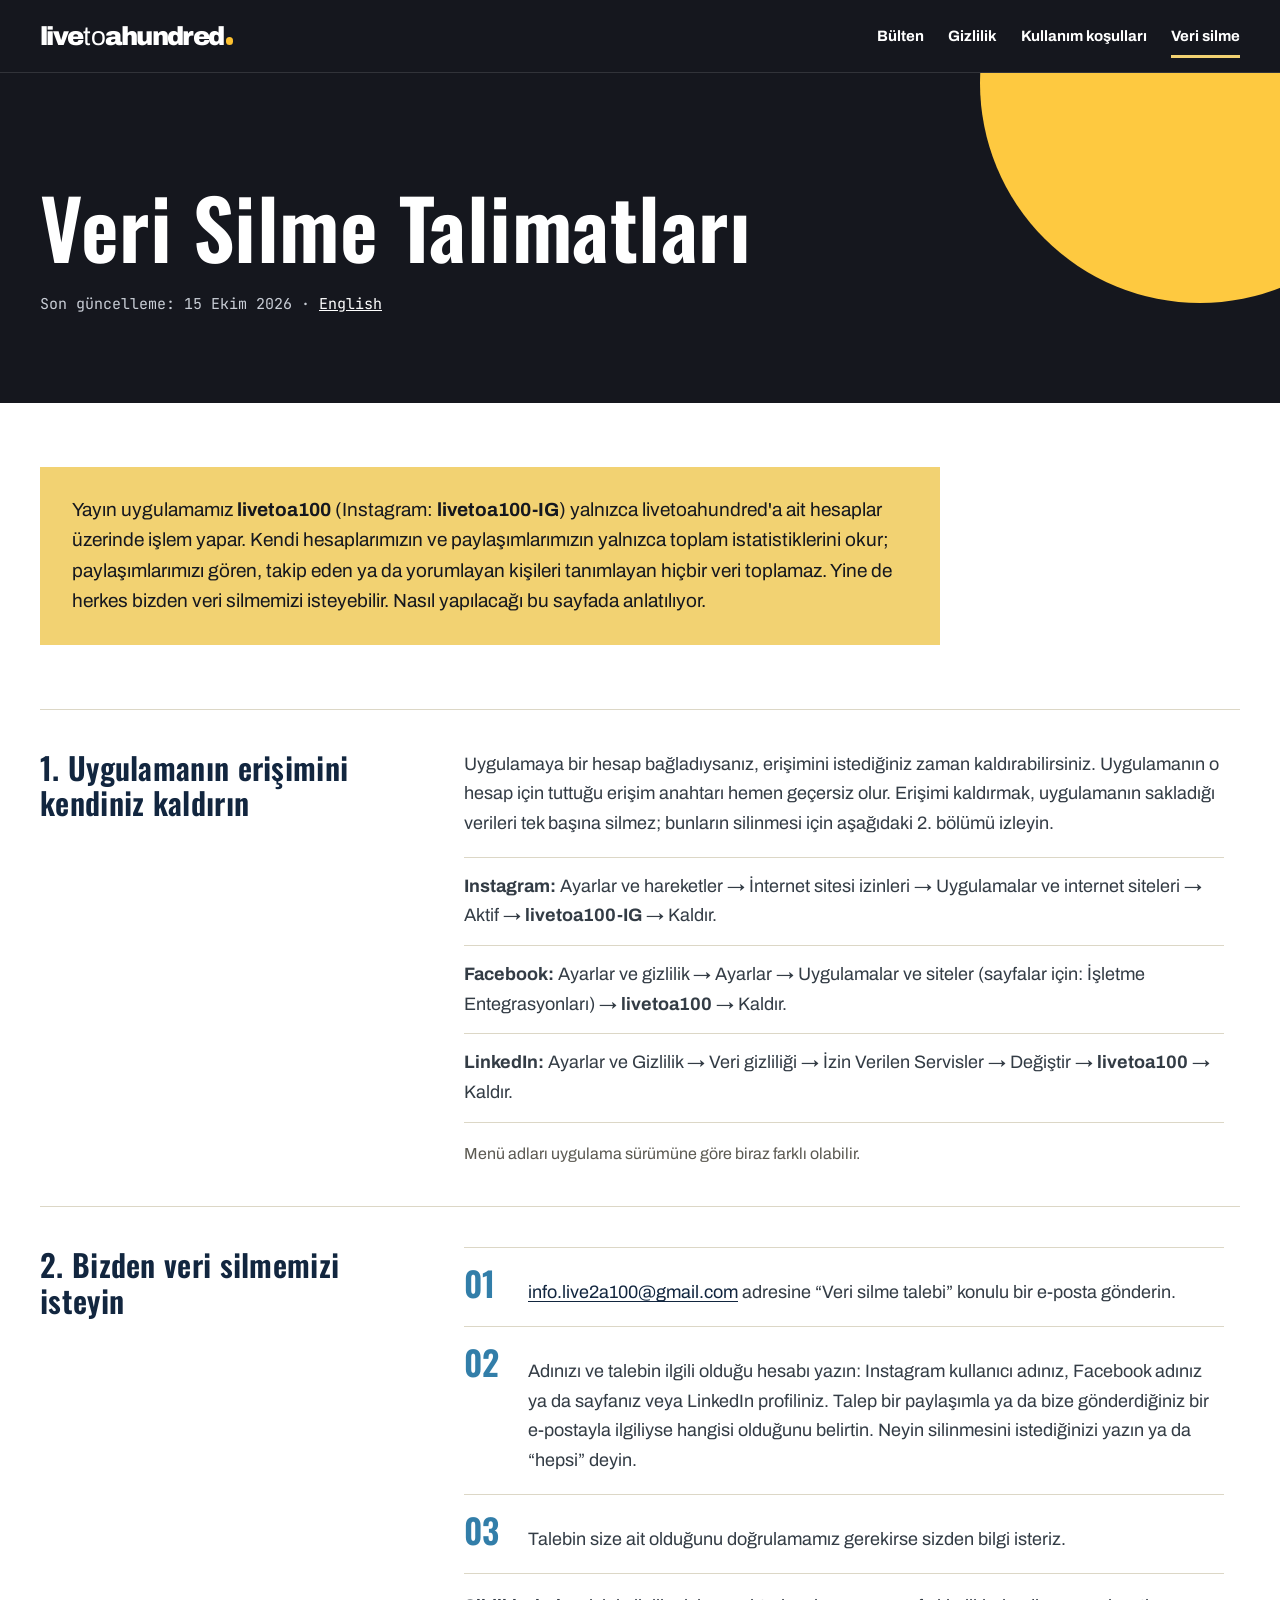
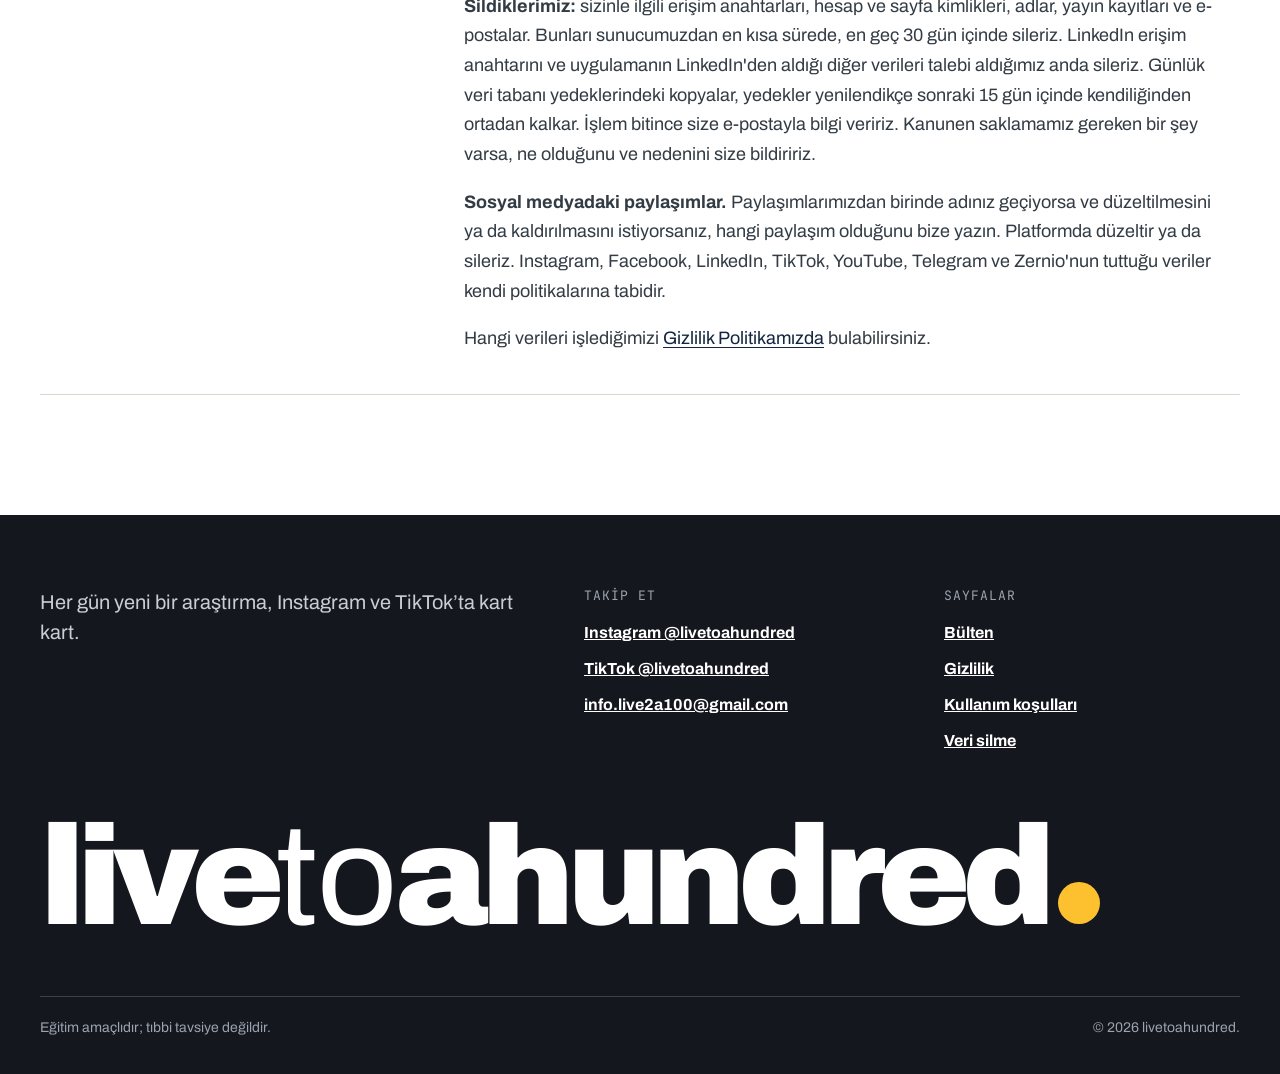
==== commit 2f1f7c01: "publish: d31d61f" ====
--- a/data-deletion/index.html
+++ b/data-deletion/index.html
@@ -69,6 +69,6 @@
 </style>
 </head>
 <body style="margin:0; background:#15171e">
-<div id="dc-root"><div class="sc-host" data-sc-name="VeriSilme"><div lang="tr" style="min-height: 100vh; background: rgb(255, 255, 255); font-family: var(--font-text, 'Archivo', sans-serif);"><div class="sc-host" data-sc-name="SiteHeader"><header class="lp-dark" style="background: rgb(21, 23, 30); border-bottom: 1px solid rgba(255, 255, 255, 0.12); font-family: var(--font-text, 'Archivo', sans-serif);"><div style="width: 100%; max-width: 1240px; margin: 0px auto; box-sizing: border-box; padding: 10px 20px; display: flex; flex-wrap: wrap; align-items: center; justify-content: space-between; gap: 4px 24px;"><a class="lp-logo" href="../" style="display: inline-flex; align-items: center; text-decoration: none;"><img class="lp-badge" src="../assets/site/b4aba5469fd27f1ff24beb4c48ca603b.png" alt="livetoahundred ana sayfa" width="56" height="56" style="width: 56px; height: 56px;"></a><nav class="lp-nav" aria-label="Sayfalar"><ul style="margin: 0px; padding: 0px; list-style: none; display: flex; flex-wrap: wrap; align-items: center; gap: 0px 24px;"><li><a href="../newsletter/" style="display: inline-block; padding: 14px 0px; color: rgb(255, 255, 255); font-size: 15px; line-height: 1.2; font-weight: 700; text-decoration: none;">Bülten</a></li><li><a href="../privacy/" style="display: inline-block; padding: 14px 0px; color: rgb(255, 255, 255); font-size: 15px; line-height: 1.2; font-weight: 700; text-decoration: none;">Gizlilik</a></li><li><a href="../terms/" style="display: inline-block; padding: 14px 0px; color: rgb(255, 255, 255); font-size: 15px; line-height: 1.2; font-weight: 700; text-decoration: none;">Kullanım koşulları</a></li><li><a href="../data-deletion/" aria-current="page" style="display: inline-block; padding: 14px 0px; color: rgb(255, 255, 255); font-size: 15px; line-height: 1.2; font-weight: 700; text-decoration: none;">Veri silme</a></li></ul></nav></div></header></div><main><section aria-labelledby="sayfa-basligi" style="position: relative; overflow: clip; background: rgb(21, 23, 30); color: rgb(255, 255, 255);"><div class="lp-sun" aria-hidden="true"></div><div style="position: relative; width: 100%; max-width: 1240px; margin: 0px auto; box-sizing: border-box; padding: 112px 20px 88px;"><div class="lp-title" style="display: flex; flex-direction: column; gap: 24px;"><h1 id="sayfa-basligi" class="lp-fade" style="margin: 0px; font-family: var(--font-display, 'Oswald', sans-serif); font-size: clamp(52px, 6.4vw, 104px); line-height: 1.02; font-weight: 600; letter-spacing: 0.5px; color: rgb(255, 255, 255);">Veri Silme Talimatları</h1><p class="lp-fade" style="margin: 0px; font-family: var(--font-mono, 'JetBrains Mono', monospace); font-size: 15px; line-height: 1.5; color: rgb(201, 206, 214); animation-delay: 0.15s;">Son güncelleme: 15 Ekim 2026 · <a href="../en/data-deletion/" hreflang="en" lang="en" style="color: #ffffff;">English</a></p></div></div></section><div class="lp-doc" style="width: 100%; max-width: 1240px; margin: 0px auto; box-sizing: border-box; padding: 64px 20px 120px; display: flex; flex-direction: column; gap: 64px;"><div style="max-width: 900px; box-sizing: border-box; padding: 28px 32px; background: rgb(242, 210, 114); color: rgb(21, 23, 30); font-size: 19px; line-height: 1.6;"><p style="margin: 0px;">Yayın uygulamamız <b>livetoa100</b> (Instagram: <b>livetoa100-IG</b>) yalnızca livetoahundred'a ait hesaplar üzerinde işlem yapar. Kendi hesaplarımızın ve paylaşımlarımızın yalnızca toplam istatistiklerini okur; paylaşımlarımızı gören, takip eden ya da yorumlayan kişileri tanımlayan hiçbir veri toplamaz. Yine de herkes bizden veri silmemizi isteyebilir. Nasıl yapılacağı bu sayfada anlatılıyor.</p></div><div><section aria-labelledby="tr-remove" style="display: flex; flex-wrap: wrap; gap: 16px 64px; padding: 40px 0px; border-top: 1px solid rgb(220, 215, 198);"><h2 id="tr-remove" style="flex: 1 1 260px; max-width: 360px; margin: 0px; font-family: var(--font-display, 'Oswald', sans-serif); font-size: clamp(26px, 2.4vw, 34px); line-height: 1.15; font-weight: 600; letter-spacing: 0.3px; color: rgb(18, 38, 63);">1. Uygulamanın erişimini kendiniz kaldırın</h2><div style="flex: 999 1 560px; min-width: 0px; max-width: 760px; display: flex; flex-direction: column; gap: 18px; font-size: 18px; line-height: 1.65; color: rgb(51, 60, 69);"><p style="margin: 0px;">Uygulamaya bir hesap bağladıysanız, erişimini istediğiniz zaman kaldırabilirsiniz. Uygulamanın o hesap için tuttuğu erişim anahtarı hemen geçersiz olur. Erişimi kaldırmak, uygulamanın sakladığı verileri tek başına silmez; bunların silinmesi için aşağıdaki 2. bölümü izleyin.</p><ul style="margin: 0px; padding: 0px; list-style: none; display: flex; flex-direction: column; border-bottom: 1px solid rgb(220, 215, 198);"><li style="padding: 14px 0px; border-top: 1px solid rgb(220, 215, 198);"><b>Instagram:</b> Ayarlar ve hareketler → İnternet sitesi izinleri → Uygulamalar ve internet siteleri → Aktif → <b>livetoa100-IG</b> → Kaldır.</li><li style="padding: 14px 0px; border-top: 1px solid rgb(220, 215, 198);"><b>Facebook:</b> Ayarlar ve gizlilik → Ayarlar → Uygulamalar ve siteler (sayfalar için: İşletme Entegrasyonları) → <b>livetoa100</b> → Kaldır.</li><li style="padding: 14px 0px; border-top: 1px solid rgb(220, 215, 198);"><b>LinkedIn:</b> Ayarlar ve Gizlilik → Veri gizliliği → İzin Verilen Servisler → Değiştir → <b>livetoa100</b> → Kaldır.</li></ul><p style="margin: 0px; font-size: 16px; line-height: 1.6; color: rgb(92, 90, 82);">Menü adları uygulama sürümüne göre biraz farklı olabilir.</p></div></section><section aria-labelledby="tr-request" style="display: flex; flex-wrap: wrap; gap: 16px 64px; padding: 40px 0px; border-top: 1px solid rgb(220, 215, 198); border-bottom: 1px solid rgb(220, 215, 198);"><h2 id="tr-request" style="flex: 1 1 260px; max-width: 360px; margin: 0px; font-family: var(--font-display, 'Oswald', sans-serif); font-size: clamp(26px, 2.4vw, 34px); line-height: 1.15; font-weight: 600; letter-spacing: 0.3px; color: rgb(18, 38, 63);">2. Bizden veri silmemizi isteyin</h2><div style="flex: 999 1 560px; min-width: 0px; max-width: 760px; display: flex; flex-direction: column; gap: 18px; font-size: 18px; line-height: 1.65; color: rgb(51, 60, 69);"><ol style="margin: 0px; padding: 0px; list-style: none; display: flex; flex-direction: column; border-bottom: 1px solid rgb(220, 215, 198);"><li style="display: flex; align-items: baseline; gap: 20px; padding: 18px 0px; border-top: 1px solid rgb(220, 215, 198);"><span aria-hidden="true" style="flex: 0 0 auto; width: 44px; font-family: var(--font-display, 'Oswald', sans-serif); font-size: 34px; line-height: 1; font-weight: 600; color: rgb(50, 126, 169);">01</span><div style="min-width: 0px;"><a href="mailto:info.live2a100@gmail.com?subject=Veri%20silme%20talebi">info.live2a100@gmail.com</a> adresine “Veri silme talebi” konulu bir e-posta gönderin.</div></li><li style="display: flex; align-items: baseline; gap: 20px; padding: 18px 0px; border-top: 1px solid rgb(220, 215, 198);"><span aria-hidden="true" style="flex: 0 0 auto; width: 44px; font-family: var(--font-display, 'Oswald', sans-serif); font-size: 34px; line-height: 1; font-weight: 600; color: rgb(50, 126, 169);">02</span><div style="min-width: 0px;">Adınızı ve talebin ilgili olduğu hesabı yazın: Instagram kullanıcı adınız, Facebook adınız ya da sayfanız veya LinkedIn profiliniz. Talep bir paylaşımla ya da bize gönderdiğiniz bir e-postayla ilgiliyse hangisi olduğunu belirtin. Neyin silinmesini istediğinizi yazın ya da “hepsi” deyin.</div></li><li style="display: flex; align-items: baseline; gap: 20px; padding: 18px 0px; border-top: 1px solid rgb(220, 215, 198);"><span aria-hidden="true" style="flex: 0 0 auto; width: 44px; font-family: var(--font-display, 'Oswald', sans-serif); font-size: 34px; line-height: 1; font-weight: 600; color: rgb(50, 126, 169);">03</span><div style="min-width: 0px;">Talebin size ait olduğunu doğrulamamız gerekirse sizden bilgi isteriz.</div></li></ol><p style="margin: 0px;"><b>Sildiklerimiz:</b> sizinle ilgili erişim anahtarları, hesap ve sayfa kimlikleri, adlar, yayın kayıtları ve e-postalar. Bunları sunucumuzdan en kısa sürede, en geç 30 gün içinde sileriz. LinkedIn erişim anahtarını ve uygulamanın LinkedIn'den aldığı diğer verileri talebi aldığımız anda sileriz. Günlük veri tabanı yedeklerindeki kopyalar, yedekler yenilendikçe sonraki 15 gün içinde kendiliğinden ortadan kalkar. İşlem bitince size e-postayla bilgi veririz. Kanunen saklamamız gereken bir şey varsa, ne olduğunu ve nedenini size bildiririz.</p><p style="margin: 0px;"><b>Sosyal medyadaki paylaşımlar.</b> Paylaşımlarımızdan birinde adınız geçiyorsa ve düzeltilmesini ya da kaldırılmasını istiyorsanız, hangi paylaşım olduğunu bize yazın. Platformda düzeltir ya da sileriz. Instagram, Facebook, LinkedIn, TikTok, YouTube, Telegram ve Zernio'nun tuttuğu veriler kendi politikalarına tabidir.</p><p style="margin: 0px;">Hangi verileri işlediğimizi <a href="../privacy/">Gizlilik Politikamızda</a> bulabilirsiniz.</p></div></section></div></div></main><div class="sc-host" data-sc-name="SiteFooter"><footer class="lp-dark" style="background: rgb(21, 23, 30); color: rgb(255, 255, 255); overflow: clip; font-family: var(--font-text, 'Archivo', sans-serif);"><div lang="tr" style="width: 100%; max-width: 1240px; margin: 0px auto; box-sizing: border-box; padding: 72px 20px 36px; display: flex; flex-direction: column; gap: 48px;"><div style="display: flex; flex-wrap: wrap; align-items: flex-start; gap: 32px 64px;"><p style="flex: 999 1 320px; min-width: 0px; max-width: 480px; margin: 0px; font-size: 20px; line-height: 1.5; color: rgb(201, 206, 214);">Her gün yeni bir araştırma, Instagram ve TikTok’ta kart kart.</p><nav aria-label="Takip et" style="flex: 1 1 200px; min-width: 0px; display: flex; flex-direction: column; gap: 10px;"><p style="margin: 0px; font-family: var(--font-mono, 'JetBrains Mono', monospace); font-size: 13px; line-height: 1.4; letter-spacing: 0.08em; color: rgb(154, 163, 174);">TAKİP ET</p><ul style="margin: 0px; padding: 0px; list-style: none; display: flex; flex-direction: column; font-size: 16px; line-height: 1.5; font-weight: 700;"><li><a href="https://www.instagram.com/livetoahundred/" style="display: inline-block; padding: 6px 0px; color: rgb(255, 255, 255);">Instagram @livetoahundred</a></li><li><a href="https://www.tiktok.com/@livetoahundred" style="display: inline-block; padding: 6px 0px; color: rgb(255, 255, 255);">TikTok @livetoahundred</a></li><li><a href="mailto:info.live2a100@gmail.com" style="display: inline-block; padding: 6px 0px; color: rgb(255, 255, 255);">info.live2a100@gmail.com</a></li></ul></nav><nav aria-label="Sayfalar" style="flex: 1 1 200px; min-width: 0px; display: flex; flex-direction: column; gap: 10px;"><p style="margin: 0px; font-family: var(--font-mono, 'JetBrains Mono', monospace); font-size: 13px; line-height: 1.4; letter-spacing: 0.08em; color: rgb(154, 163, 174);">SAYFALAR</p><ul style="margin: 0px; padding: 0px; list-style: none; display: flex; flex-direction: column; font-size: 16px; line-height: 1.5; font-weight: 700;"><li><a href="../newsletter/" style="display: inline-block; padding: 6px 0px; color: rgb(255, 255, 255);">Bülten</a></li><li><a href="../privacy/" style="display: inline-block; padding: 6px 0px; color: rgb(255, 255, 255);">Gizlilik</a></li><li><a href="../terms/" style="display: inline-block; padding: 6px 0px; color: rgb(255, 255, 255);">Kullanım koşulları</a></li><li><a href="../data-deletion/" aria-current="page" style="display: inline-block; padding: 6px 0px; color: rgb(255, 255, 255);">Veri silme</a></li></ul></nav></div><div class="lp-pulse" style="line-height: 1;"><div class="sc-host-x" style="display: contents;"><span class="wordmark l2a-wordmark l2a-wordmark--white" role="img" aria-label="livetoahundred." style="font-size: clamp(40px, 11vw, 160px);"><span aria-hidden="true">live</span><span class="l2a-wordmark__to" aria-hidden="true">to</span><span aria-hidden="true">ahundred</span><span class="l2a-wordmark__dot" aria-hidden="true"></span></span></div></div><div style="display: flex; flex-wrap: wrap; justify-content: space-between; gap: 8px 24px; padding-top: 20px; border-top: 1px solid rgba(255, 255, 255, 0.18); font-size: 14px; line-height: 1.5; color: rgb(154, 163, 174);"><p style="margin: 0px;">Eğitim amaçlıdır; tıbbi tavsiye değildir.</p><p style="margin: 0px;">© 2026 livetoahundred.</p></div></div></footer></div></div></div></div>
+<div id="dc-root"><div class="sc-host" data-sc-name="VeriSilme"><div lang="tr" style="min-height: 100vh; background: rgb(255, 255, 255); font-family: var(--font-text, 'Archivo', sans-serif);"><div class="sc-host" data-sc-name="SiteHeader"><header class="lp-dark" style="background: rgb(21, 23, 30); border-bottom: 1px solid rgba(255, 255, 255, 0.12); font-family: var(--font-text, 'Archivo', sans-serif);"><div style="width: 100%; max-width: 1240px; margin: 0px auto; box-sizing: border-box; padding: 14px 20px; display: flex; flex-wrap: wrap; align-items: center; justify-content: space-between; gap: 4px 24px;"><a class="lp-pulse" href="../" aria-label="livetoahundred ana sayfa" style="display: inline-flex; align-items: center; min-height: 44px; text-decoration: none;"><div class="sc-host-x" style="display: contents;"><span class="wordmark l2a-wordmark l2a-wordmark--white" role="img" aria-label="livetoahundred." style="font-size: 26px;"><span aria-hidden="true">live</span><span class="l2a-wordmark__to" aria-hidden="true">to</span><span aria-hidden="true">ahundred</span><span class="l2a-wordmark__dot" aria-hidden="true"></span></span></div></a><nav class="lp-nav" aria-label="Sayfalar"><ul style="margin: 0px; padding: 0px; list-style: none; display: flex; flex-wrap: wrap; align-items: center; gap: 0px 24px;"><li><a href="../newsletter/" style="display: inline-block; padding: 13px 0px; color: rgb(255, 255, 255); font-size: 15px; line-height: 1.2; font-weight: 700; text-decoration: none;">Bülten</a></li><li><a href="../privacy/" style="display: inline-block; padding: 13px 0px; color: rgb(255, 255, 255); font-size: 15px; line-height: 1.2; font-weight: 700; text-decoration: none;">Gizlilik</a></li><li><a href="../terms/" style="display: inline-block; padding: 13px 0px; color: rgb(255, 255, 255); font-size: 15px; line-height: 1.2; font-weight: 700; text-decoration: none;">Kullanım koşulları</a></li><li><a href="../data-deletion/" aria-current="page" style="display: inline-block; padding: 13px 0px; color: rgb(255, 255, 255); font-size: 15px; line-height: 1.2; font-weight: 700; text-decoration: none;">Veri silme</a></li></ul></nav></div></header></div><main><section aria-labelledby="sayfa-basligi" style="position: relative; overflow: clip; background: rgb(21, 23, 30); color: rgb(255, 255, 255);"><div class="lp-sun" aria-hidden="true"></div><div style="position: relative; width: 100%; max-width: 1240px; margin: 0px auto; box-sizing: border-box; padding: 112px 20px 88px;"><div class="lp-title" style="display: flex; flex-direction: column; gap: 24px;"><h1 id="sayfa-basligi" class="lp-fade" style="margin: 0px; font-family: var(--font-display, 'Oswald', sans-serif); font-size: clamp(52px, 6.4vw, 104px); line-height: 1.02; font-weight: 600; letter-spacing: 0.5px; color: rgb(255, 255, 255);">Veri Silme Talimatları</h1><p class="lp-fade" style="margin: 0px; font-family: var(--font-mono, 'JetBrains Mono', monospace); font-size: 15px; line-height: 1.5; color: rgb(201, 206, 214); animation-delay: 0.15s;">Son güncelleme: 15 Ekim 2026 · <a href="../en/data-deletion/" hreflang="en" lang="en" style="color: #ffffff;">English</a></p></div></div></section><div class="lp-doc" style="width: 100%; max-width: 1240px; margin: 0px auto; box-sizing: border-box; padding: 64px 20px 120px; display: flex; flex-direction: column; gap: 64px;"><div style="max-width: 900px; box-sizing: border-box; padding: 28px 32px; background: rgb(242, 210, 114); color: rgb(21, 23, 30); font-size: 19px; line-height: 1.6;"><p style="margin: 0px;">Yayın uygulamamız <b>livetoa100</b> (Instagram: <b>livetoa100-IG</b>) yalnızca livetoahundred'a ait hesaplar üzerinde işlem yapar. Kendi hesaplarımızın ve paylaşımlarımızın yalnızca toplam istatistiklerini okur; paylaşımlarımızı gören, takip eden ya da yorumlayan kişileri tanımlayan hiçbir veri toplamaz. Yine de herkes bizden veri silmemizi isteyebilir. Nasıl yapılacağı bu sayfada anlatılıyor.</p></div><div><section aria-labelledby="tr-remove" style="display: flex; flex-wrap: wrap; gap: 16px 64px; padding: 40px 0px; border-top: 1px solid rgb(220, 215, 198);"><h2 id="tr-remove" style="flex: 1 1 260px; max-width: 360px; margin: 0px; font-family: var(--font-display, 'Oswald', sans-serif); font-size: clamp(26px, 2.4vw, 34px); line-height: 1.15; font-weight: 600; letter-spacing: 0.3px; color: rgb(18, 38, 63);">1. Uygulamanın erişimini kendiniz kaldırın</h2><div style="flex: 999 1 560px; min-width: 0px; max-width: 760px; display: flex; flex-direction: column; gap: 18px; font-size: 18px; line-height: 1.65; color: rgb(51, 60, 69);"><p style="margin: 0px;">Uygulamaya bir hesap bağladıysanız, erişimini istediğiniz zaman kaldırabilirsiniz. Uygulamanın o hesap için tuttuğu erişim anahtarı hemen geçersiz olur. Erişimi kaldırmak, uygulamanın sakladığı verileri tek başına silmez; bunların silinmesi için aşağıdaki 2. bölümü izleyin.</p><ul style="margin: 0px; padding: 0px; list-style: none; display: flex; flex-direction: column; border-bottom: 1px solid rgb(220, 215, 198);"><li style="padding: 14px 0px; border-top: 1px solid rgb(220, 215, 198);"><b>Instagram:</b> Ayarlar ve hareketler → İnternet sitesi izinleri → Uygulamalar ve internet siteleri → Aktif → <b>livetoa100-IG</b> → Kaldır.</li><li style="padding: 14px 0px; border-top: 1px solid rgb(220, 215, 198);"><b>Facebook:</b> Ayarlar ve gizlilik → Ayarlar → Uygulamalar ve siteler (sayfalar için: İşletme Entegrasyonları) → <b>livetoa100</b> → Kaldır.</li><li style="padding: 14px 0px; border-top: 1px solid rgb(220, 215, 198);"><b>LinkedIn:</b> Ayarlar ve Gizlilik → Veri gizliliği → İzin Verilen Servisler → Değiştir → <b>livetoa100</b> → Kaldır.</li></ul><p style="margin: 0px; font-size: 16px; line-height: 1.6; color: rgb(92, 90, 82);">Menü adları uygulama sürümüne göre biraz farklı olabilir.</p></div></section><section aria-labelledby="tr-request" style="display: flex; flex-wrap: wrap; gap: 16px 64px; padding: 40px 0px; border-top: 1px solid rgb(220, 215, 198); border-bottom: 1px solid rgb(220, 215, 198);"><h2 id="tr-request" style="flex: 1 1 260px; max-width: 360px; margin: 0px; font-family: var(--font-display, 'Oswald', sans-serif); font-size: clamp(26px, 2.4vw, 34px); line-height: 1.15; font-weight: 600; letter-spacing: 0.3px; color: rgb(18, 38, 63);">2. Bizden veri silmemizi isteyin</h2><div style="flex: 999 1 560px; min-width: 0px; max-width: 760px; display: flex; flex-direction: column; gap: 18px; font-size: 18px; line-height: 1.65; color: rgb(51, 60, 69);"><ol style="margin: 0px; padding: 0px; list-style: none; display: flex; flex-direction: column; border-bottom: 1px solid rgb(220, 215, 198);"><li style="display: flex; align-items: baseline; gap: 20px; padding: 18px 0px; border-top: 1px solid rgb(220, 215, 198);"><span aria-hidden="true" style="flex: 0 0 auto; width: 44px; font-family: var(--font-display, 'Oswald', sans-serif); font-size: 34px; line-height: 1; font-weight: 600; color: rgb(50, 126, 169);">01</span><div style="min-width: 0px;"><a href="mailto:info.live2a100@gmail.com?subject=Veri%20silme%20talebi">info.live2a100@gmail.com</a> adresine “Veri silme talebi” konulu bir e-posta gönderin.</div></li><li style="display: flex; align-items: baseline; gap: 20px; padding: 18px 0px; border-top: 1px solid rgb(220, 215, 198);"><span aria-hidden="true" style="flex: 0 0 auto; width: 44px; font-family: var(--font-display, 'Oswald', sans-serif); font-size: 34px; line-height: 1; font-weight: 600; color: rgb(50, 126, 169);">02</span><div style="min-width: 0px;">Adınızı ve talebin ilgili olduğu hesabı yazın: Instagram kullanıcı adınız, Facebook adınız ya da sayfanız veya LinkedIn profiliniz. Talep bir paylaşımla ya da bize gönderdiğiniz bir e-postayla ilgiliyse hangisi olduğunu belirtin. Neyin silinmesini istediğinizi yazın ya da “hepsi” deyin.</div></li><li style="display: flex; align-items: baseline; gap: 20px; padding: 18px 0px; border-top: 1px solid rgb(220, 215, 198);"><span aria-hidden="true" style="flex: 0 0 auto; width: 44px; font-family: var(--font-display, 'Oswald', sans-serif); font-size: 34px; line-height: 1; font-weight: 600; color: rgb(50, 126, 169);">03</span><div style="min-width: 0px;">Talebin size ait olduğunu doğrulamamız gerekirse sizden bilgi isteriz.</div></li></ol><p style="margin: 0px;"><b>Sildiklerimiz:</b> sizinle ilgili erişim anahtarları, hesap ve sayfa kimlikleri, adlar, yayın kayıtları ve e-postalar. Bunları sunucumuzdan en kısa sürede, en geç 30 gün içinde sileriz. LinkedIn erişim anahtarını ve uygulamanın LinkedIn'den aldığı diğer verileri talebi aldığımız anda sileriz. Günlük veri tabanı yedeklerindeki kopyalar, yedekler yenilendikçe sonraki 15 gün içinde kendiliğinden ortadan kalkar. İşlem bitince size e-postayla bilgi veririz. Kanunen saklamamız gereken bir şey varsa, ne olduğunu ve nedenini size bildiririz.</p><p style="margin: 0px;"><b>Sosyal medyadaki paylaşımlar.</b> Paylaşımlarımızdan birinde adınız geçiyorsa ve düzeltilmesini ya da kaldırılmasını istiyorsanız, hangi paylaşım olduğunu bize yazın. Platformda düzeltir ya da sileriz. Instagram, Facebook, LinkedIn, TikTok, YouTube, Telegram ve Zernio'nun tuttuğu veriler kendi politikalarına tabidir.</p><p style="margin: 0px;">Hangi verileri işlediğimizi <a href="../privacy/">Gizlilik Politikamızda</a> bulabilirsiniz.</p></div></section></div></div></main><div class="sc-host" data-sc-name="SiteFooter"><footer class="lp-dark" style="background: rgb(21, 23, 30); color: rgb(255, 255, 255); overflow: clip; font-family: var(--font-text, 'Archivo', sans-serif);"><div lang="tr" style="width: 100%; max-width: 1240px; margin: 0px auto; box-sizing: border-box; padding: 72px 20px 36px; display: flex; flex-direction: column; gap: 48px;"><div style="display: flex; flex-wrap: wrap; align-items: flex-start; gap: 32px 64px;"><p style="flex: 999 1 320px; min-width: 0px; max-width: 480px; margin: 0px; font-size: 20px; line-height: 1.5; color: rgb(201, 206, 214);">Her gün yeni bir araştırma, Instagram ve TikTok’ta kart kart.</p><nav aria-label="Takip et" style="flex: 1 1 200px; min-width: 0px; display: flex; flex-direction: column; gap: 10px;"><p style="margin: 0px; font-family: var(--font-mono, 'JetBrains Mono', monospace); font-size: 13px; line-height: 1.4; letter-spacing: 0.08em; color: rgb(154, 163, 174);">TAKİP ET</p><ul style="margin: 0px; padding: 0px; list-style: none; display: flex; flex-direction: column; font-size: 16px; line-height: 1.5; font-weight: 700;"><li><a href="https://www.instagram.com/livetoahundred/" style="display: inline-block; padding: 6px 0px; color: rgb(255, 255, 255);">Instagram @livetoahundred</a></li><li><a href="https://www.tiktok.com/@livetoahundred" style="display: inline-block; padding: 6px 0px; color: rgb(255, 255, 255);">TikTok @livetoahundred</a></li><li><a href="mailto:info.live2a100@gmail.com" style="display: inline-block; padding: 6px 0px; color: rgb(255, 255, 255);">info.live2a100@gmail.com</a></li></ul></nav><nav aria-label="Sayfalar" style="flex: 1 1 200px; min-width: 0px; display: flex; flex-direction: column; gap: 10px;"><p style="margin: 0px; font-family: var(--font-mono, 'JetBrains Mono', monospace); font-size: 13px; line-height: 1.4; letter-spacing: 0.08em; color: rgb(154, 163, 174);">SAYFALAR</p><ul style="margin: 0px; padding: 0px; list-style: none; display: flex; flex-direction: column; font-size: 16px; line-height: 1.5; font-weight: 700;"><li><a href="../newsletter/" style="display: inline-block; padding: 6px 0px; color: rgb(255, 255, 255);">Bülten</a></li><li><a href="../privacy/" style="display: inline-block; padding: 6px 0px; color: rgb(255, 255, 255);">Gizlilik</a></li><li><a href="../terms/" style="display: inline-block; padding: 6px 0px; color: rgb(255, 255, 255);">Kullanım koşulları</a></li><li><a href="../data-deletion/" aria-current="page" style="display: inline-block; padding: 6px 0px; color: rgb(255, 255, 255);">Veri silme</a></li></ul></nav></div><div class="lp-pulse" style="line-height: 1;"><div class="sc-host-x" style="display: contents;"><span class="wordmark l2a-wordmark l2a-wordmark--white" role="img" aria-label="livetoahundred." style="font-size: clamp(40px, 11vw, 160px);"><span aria-hidden="true">live</span><span class="l2a-wordmark__to" aria-hidden="true">to</span><span aria-hidden="true">ahundred</span><span class="l2a-wordmark__dot" aria-hidden="true"></span></span></div></div><div style="display: flex; flex-wrap: wrap; justify-content: space-between; gap: 8px 24px; padding-top: 20px; border-top: 1px solid rgba(255, 255, 255, 0.18); font-size: 14px; line-height: 1.5; color: rgb(154, 163, 174);"><p style="margin: 0px;">Eğitim amaçlıdır; tıbbi tavsiye değildir.</p><p style="margin: 0px;">© 2026 livetoahundred.</p></div></div></footer></div></div></div></div>
 </body>
 </html>
--- a/assets/site/landing.css
+++ b/assets/site/landing.css
@@ -5,10 +5,6 @@
 
 /* header: the extra links hide on phones */
 @media (max-width: 760px) { .lp-hide-sm { display: none !important; } }
-
-/* the round badge (logo and favicon): its PNG has cream corners, the clip keeps the disc */
-.lp-badge { display: block; clip-path: circle(46.2% at 50% 50%); transition: transform .5s cubic-bezier(.2,.7,.2,1); }
-.lp-logo:hover .lp-badge { transform: rotate(-12deg) scale(1.05); }
 
 /* subpage menu: the current page is underlined in sari */
 .lp-nav a { transition: box-shadow .25s ease; }
--- a/assets/site/site.css
+++ b/assets/site/site.css
@@ -30,3 +30,17 @@
 .l2a-signup button { flex: 1 0 160px; height: 58px; padding: 0 26px; border: 0; border-radius: 0; background: #15171e; color: #ffffff; font: inherit; font-size: 16px; font-weight: 800; cursor: pointer; }
 .l2a-signup p { margin: 12px 0 0; font-size: 15px; line-height: 1.5; }
 .l2a-signup a { color: #15171e; }
+
+/* Fixes to the design's hero headline (landing.css comes from the canvas).
+   Each line clips its own rise animation; give the clip room for descenders
+   such as the y in "yaramaz", and draw the lines above the highlighted one
+   so its yellow band does not cover those descenders. */
+.lp-line { position: relative; padding: .2em 0; margin: -.2em 0; }
+.lp-line:nth-child(1) { z-index: 3; }
+.lp-line:nth-child(2) { z-index: 2; }
+.lp-line:nth-child(3) { z-index: 1; }
+/* When the highlighted line wraps (English on a phone), each wrapped piece
+   gets its own band; keep the bands to the letters so a lower band does not
+   paint over the line above it. */
+.lp-line:has(.lp-mark) > span { line-height: 1.16; }
+.lp-mark { background-size: 100% 76%; background-position: 0 58%; }
